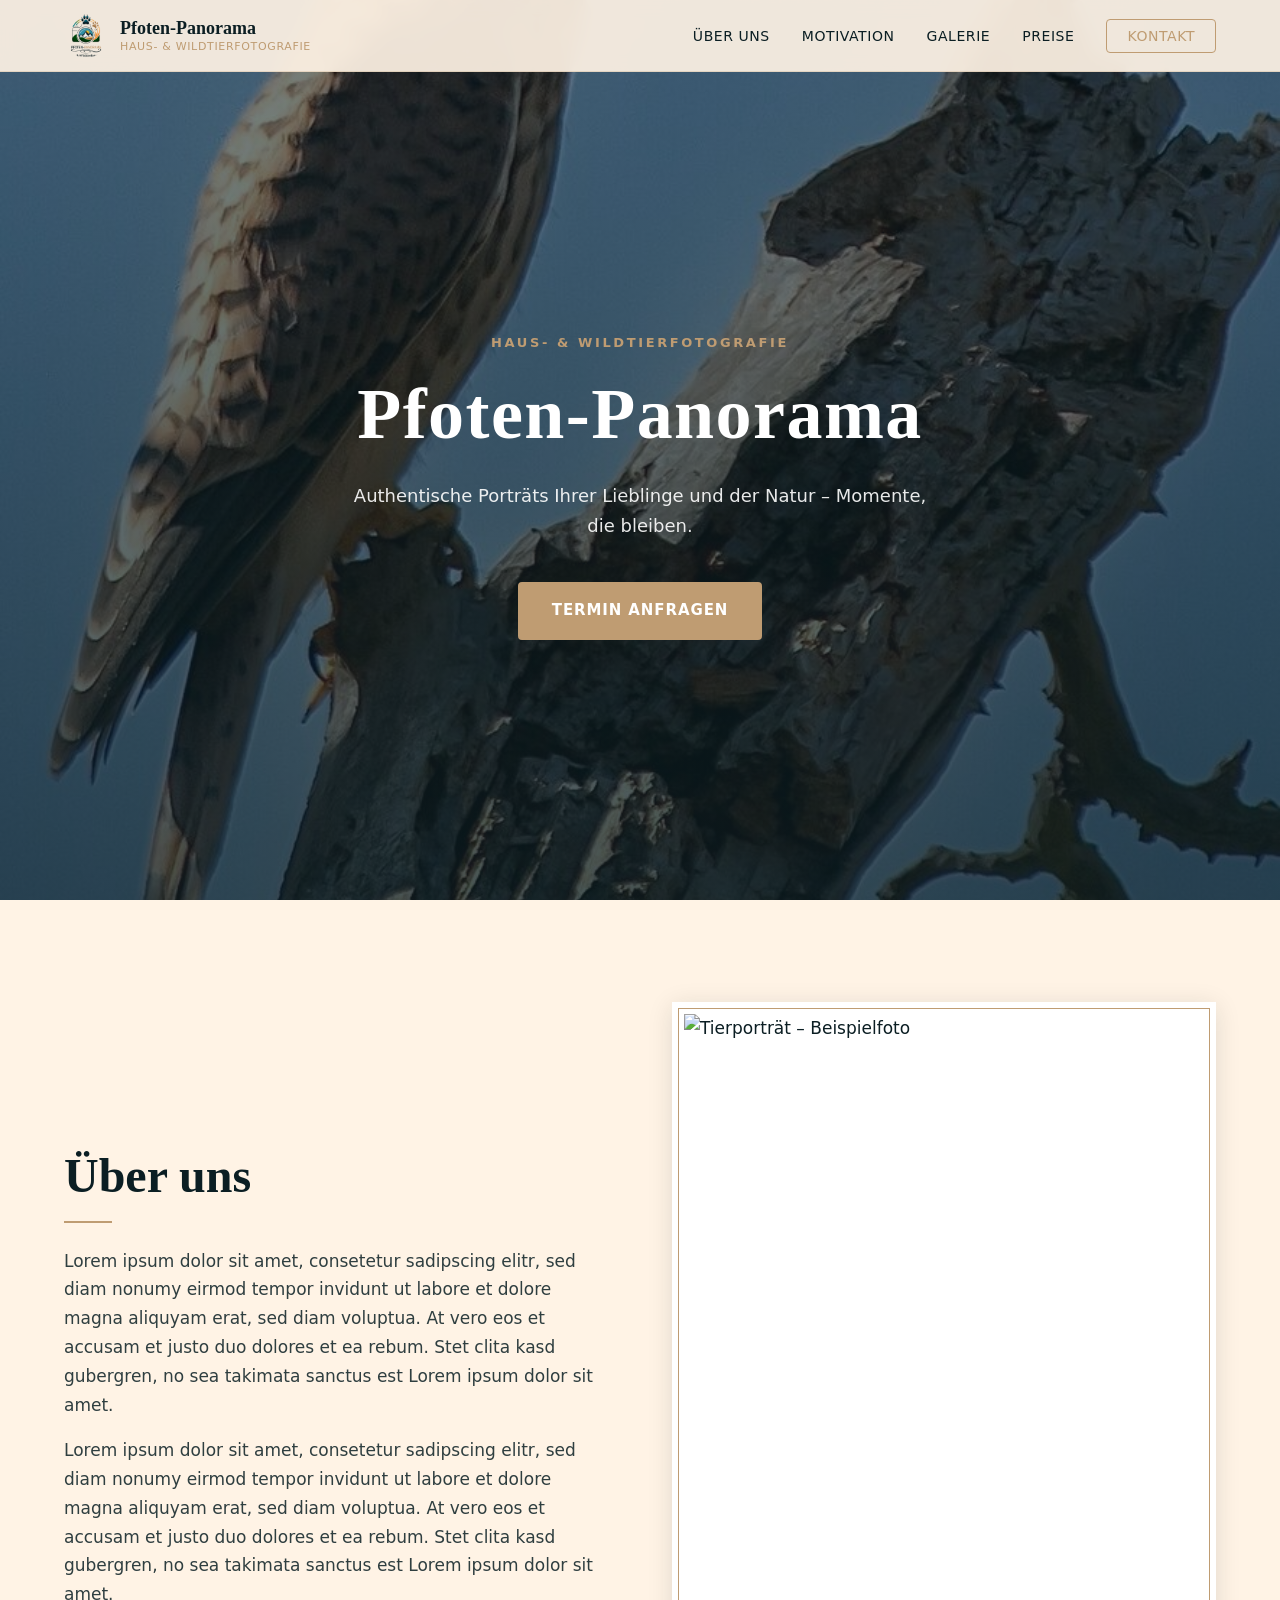
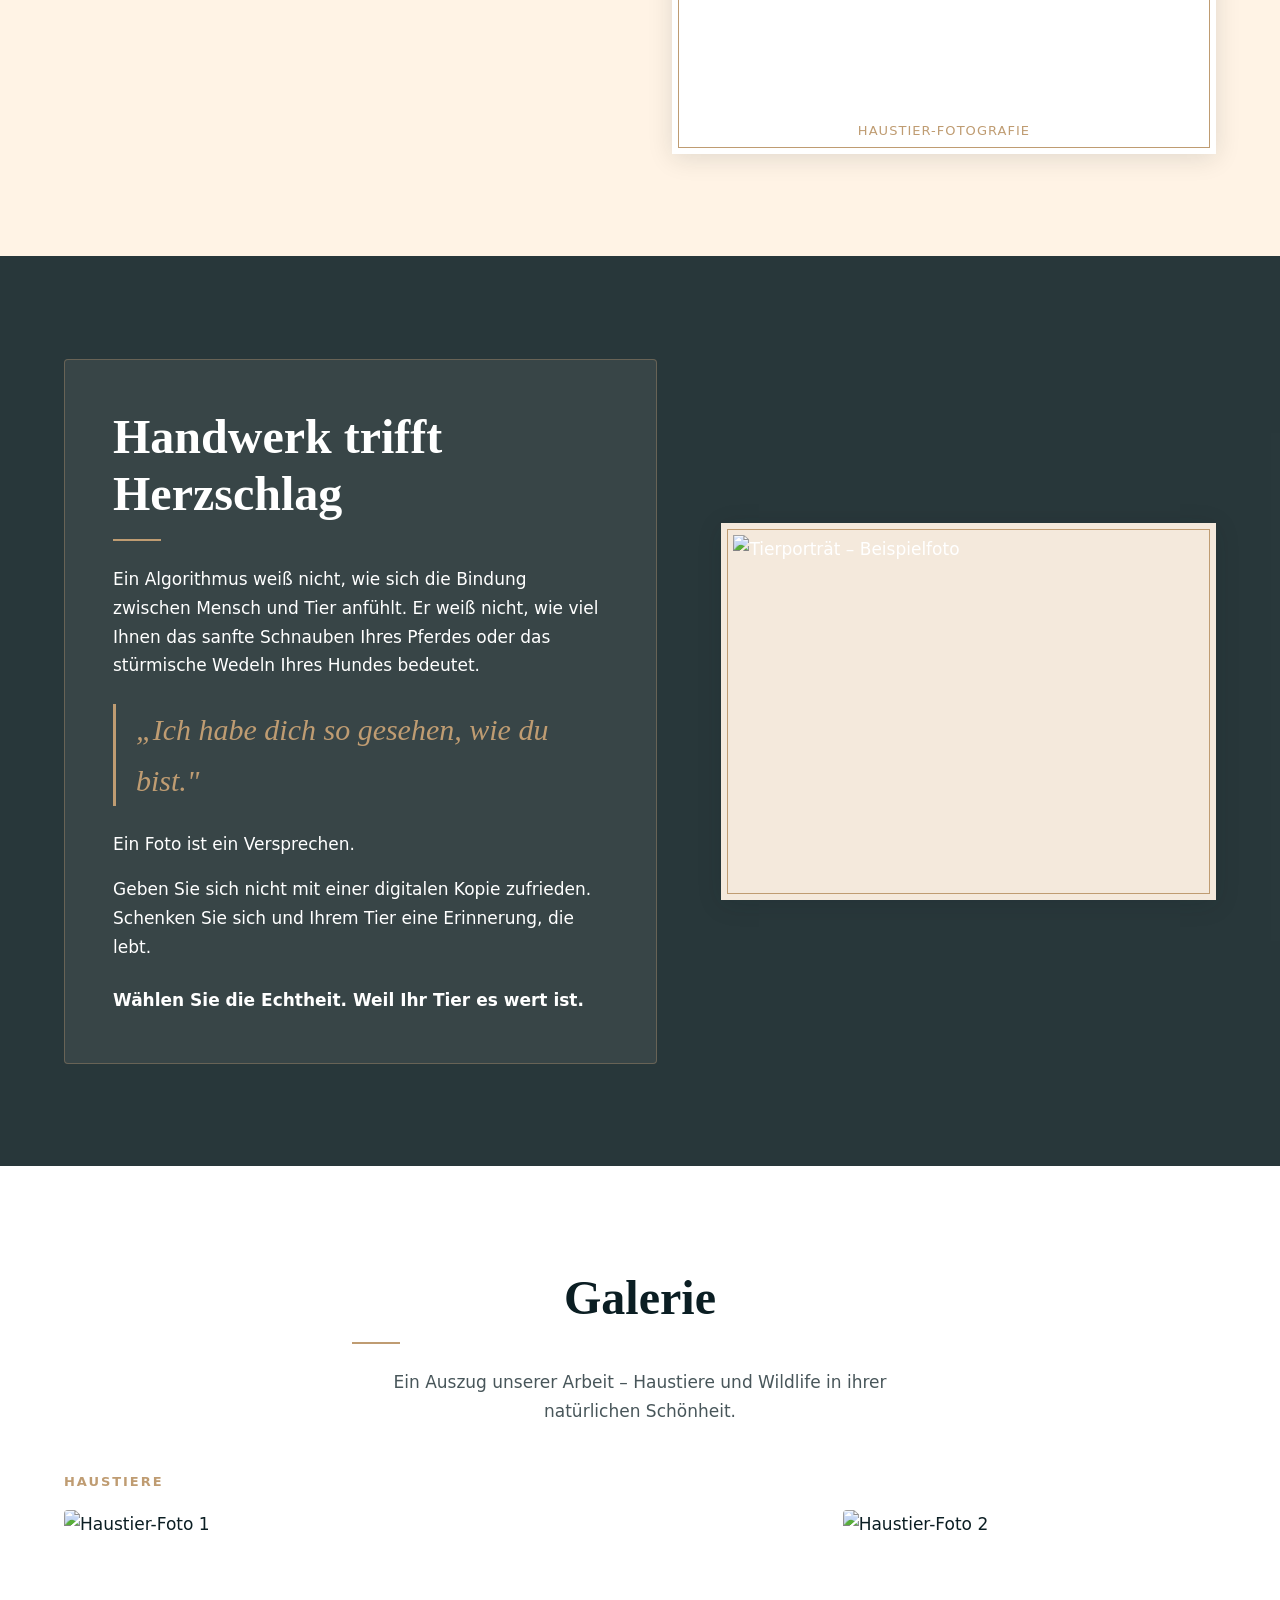
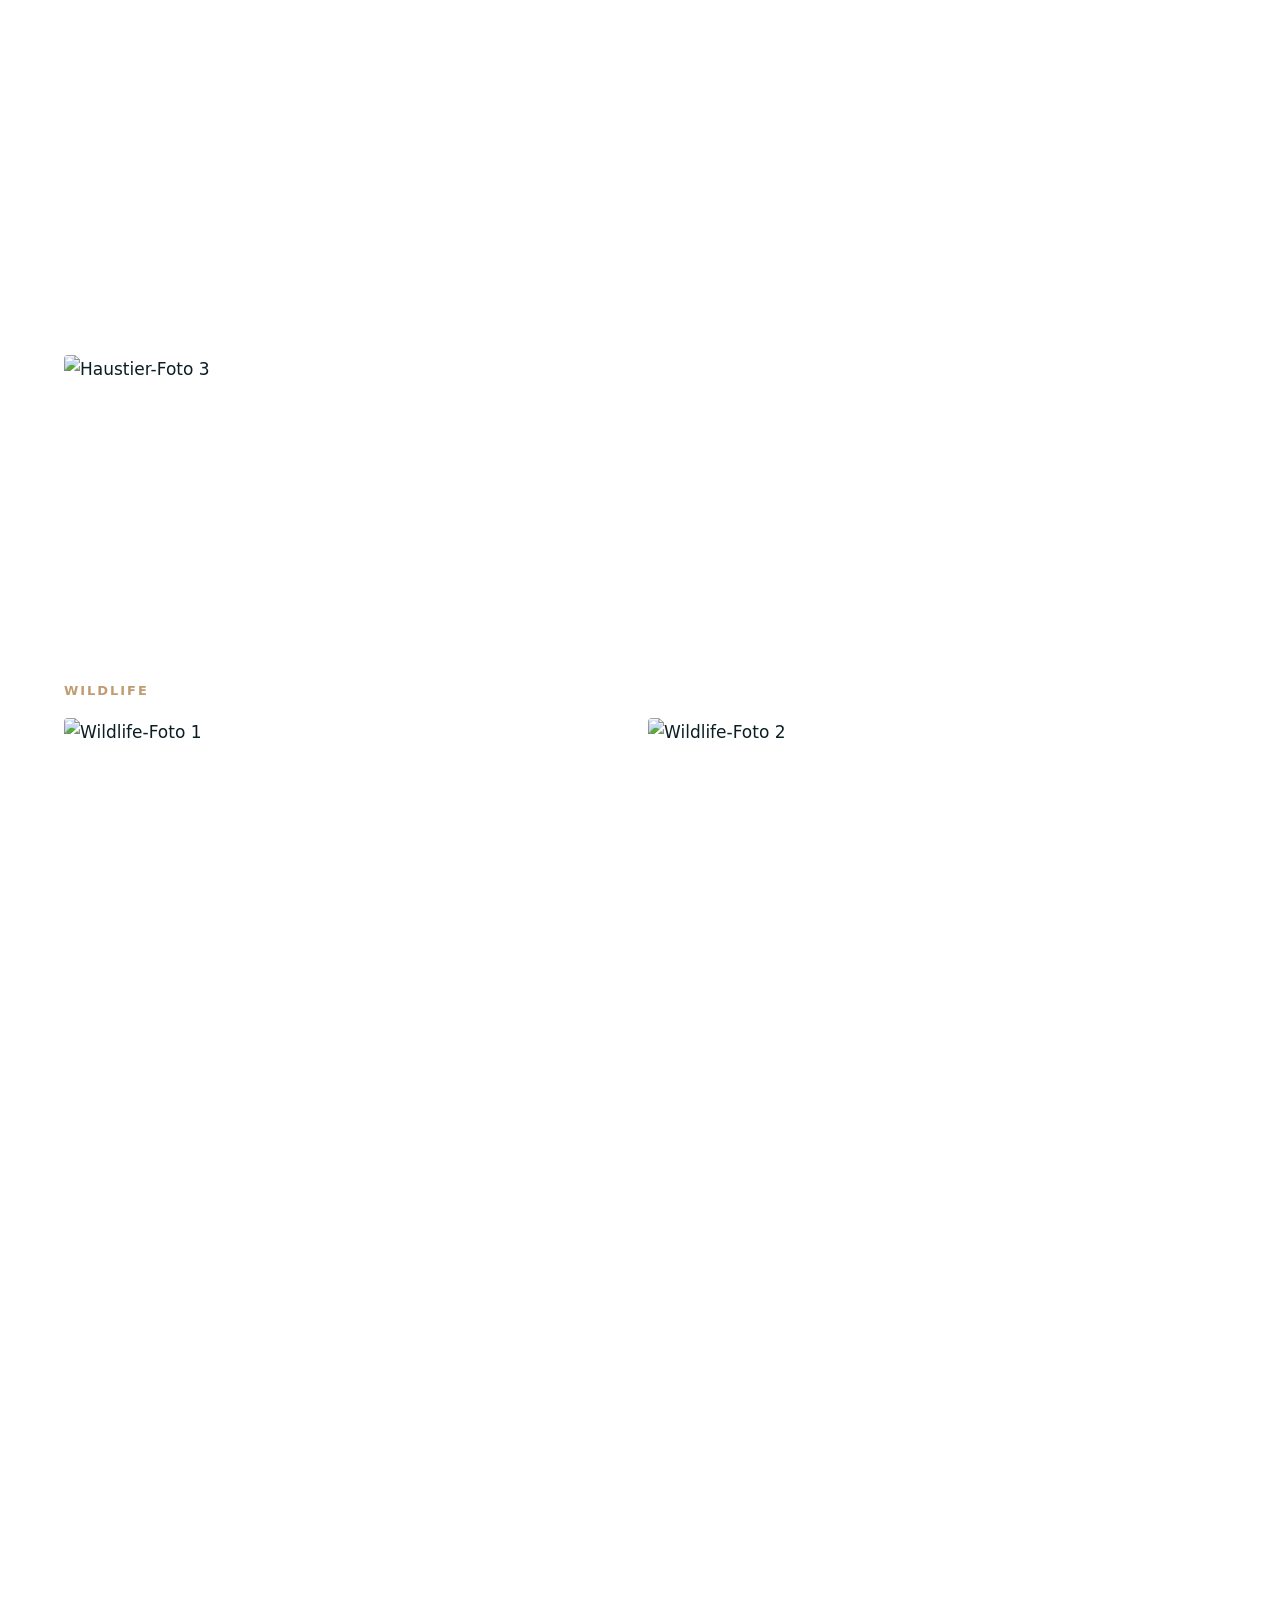
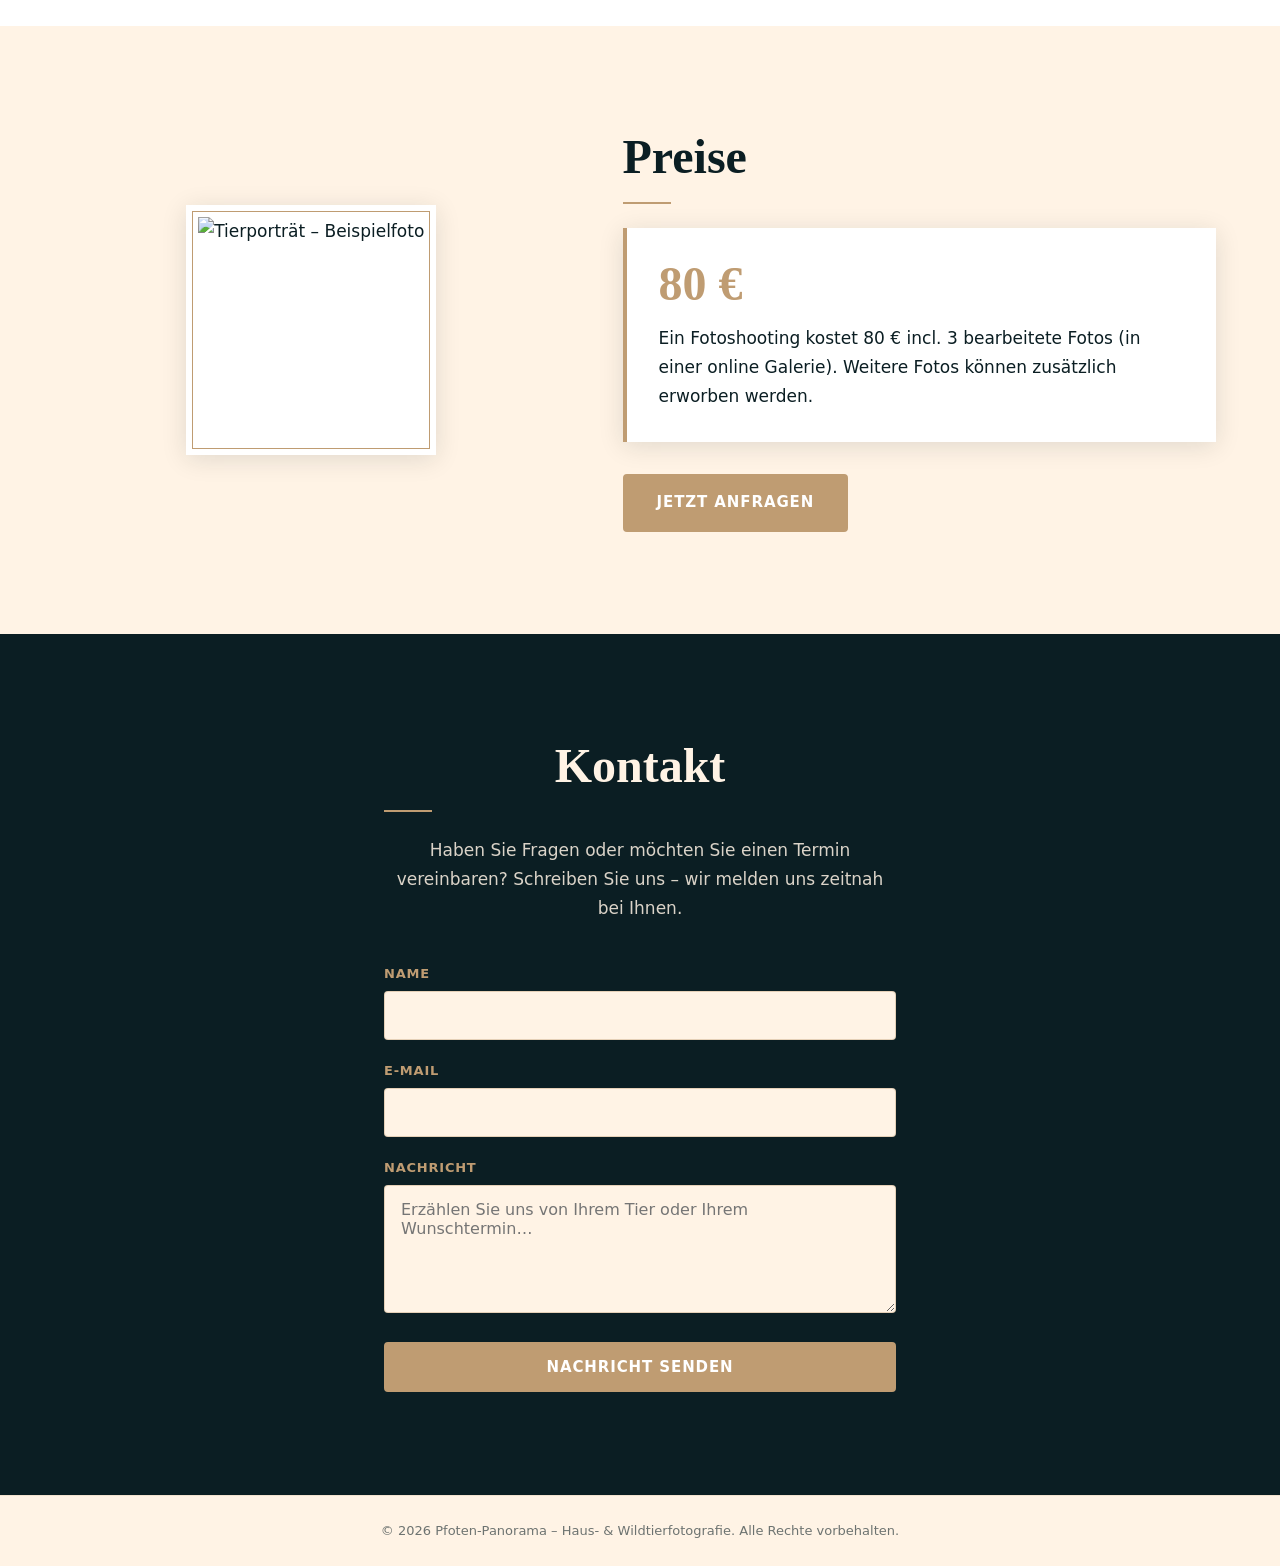
==== index.html @ 25511b01 "first commit" ====
<!DOCTYPE html>
<html lang="de">
<head>
  <meta charset="UTF-8">
  <meta name="viewport" content="width=device-width, initial-scale=1.0">
  <meta name="description" content="Pfoten-Panorama – Haus- &amp; Wildtierfotografie. Authentische Momente, die bleiben.">
  <title>Pfoten-Panorama – Haus- &amp; Wildtierfotografie</title>
  <link rel="stylesheet" href="css/style.css">
</head>
<body>

  <header class="site-header" id="top">
    <nav class="nav" aria-label="Hauptnavigation">
      <a href="#top" class="nav__brand">
        <img src="images/logo.png" alt="Pfoten-Panorama Logo" width="48" height="48">
        <span class="nav__brand-text">
          <span class="nav__brand-name">Pfoten-Panorama</span>
          <span class="nav__brand-tagline">Haus- &amp; Wildtierfotografie</span>
        </span>
      </a>
      <button class="nav__toggle" aria-label="Menü öffnen" aria-expanded="false" aria-controls="nav-menu">
        <span></span>
        <span></span>
        <span></span>
      </button>
      <ul class="nav__menu" id="nav-menu">
        <li><a href="#ueber-uns">Über uns</a></li>
        <li><a href="#motivation">Motivation</a></li>
        <li><a href="#galerie">Galerie</a></li>
        <li><a href="#preise">Preise</a></li>
        <li><a href="#kontakt" class="nav__cta">Kontakt</a></li>
      </ul>
    </nav>
  </header>

  <main>

    <section class="hero" aria-label="Willkommen">
      <div class="hero__bg" style="background-image: url('images/wildlife-0.JPG');"></div>
      <div class="hero__overlay"></div>
      <div class="hero__content">
        <p class="hero__eyebrow">Haus- &amp; Wildtierfotografie</p>
        <h1>Pfoten-Panorama</h1>
        <p class="hero__lead">Authentische Porträts Ihrer Lieblinge und der Natur – Momente, die bleiben.</p>
        <a href="#kontakt" class="btn">Termin anfragen</a>
      </div>
    </section>

    <section class="section section--about" id="ueber-uns">
      <div class="container about">
        <div class="about__text">
          <h2>Über uns</h2>
          <div class="divider"></div>
          <p>Lorem ipsum dolor sit amet, consetetur sadipscing elitr, sed diam nonumy eirmod tempor invidunt ut labore et dolore magna aliquyam erat, sed diam voluptua. At vero eos et accusam et justo duo dolores et ea rebum. Stet clita kasd gubergren, no sea takimata sanctus est Lorem ipsum dolor sit amet.</p>
          <p>Lorem ipsum dolor sit amet, consetetur sadipscing elitr, sed diam nonumy eirmod tempor invidunt ut labore et dolore magna aliquyam erat, sed diam voluptua. At vero eos et accusam et justo duo dolores et ea rebum. Stet clita kasd gubergren, no sea takimata sanctus est Lorem ipsum dolor sit amet.</p>
        </div>
        <figure class="frame frame--portrait">
          <img src="images/1.JPG" alt="Tierporträt – Beispielfoto" loading="lazy">
          <figcaption>Haustier-Fotografie</figcaption>
        </figure>
      </div>
    </section>

    <section class="section section--motivation" id="motivation">
      <div class="motivation__bg" style="background-image: url('images/wildlife-1.JPG');"></div>
      <div class="motivation__overlay"></div>
      <div class="container motivation">
        <div class="motivation__card">
          <h2>Handwerk trifft Herzschlag</h2>
          <div class="divider divider--light"></div>
          <p>Ein Algorithmus weiß nicht, wie sich die Bindung zwischen Mensch und Tier anfühlt. Er weiß nicht, wie viel Ihnen das sanfte Schnauben Ihres Pferdes oder das stürmische Wedeln Ihres Hundes bedeutet.</p>
          <blockquote>„Ich habe dich so gesehen, wie du bist."</blockquote>
          <p>Ein Foto ist ein Versprechen.</p>
          <p>Geben Sie sich nicht mit einer digitalen Kopie zufrieden. Schenken Sie sich und Ihrem Tier eine Erinnerung, die lebt.</p>
          <p class="motivation__closing"><strong>Wählen Sie die Echtheit. Weil Ihr Tier es wert ist.</strong></p>
        </div>
        <figure class="frame frame--landscape motivation__photo">
          <img src="images/2.JPG" alt="Tierporträt – Beispielfoto" loading="lazy">
        </figure>
      </div>
    </section>

    <section class="section section--gallery" id="galerie">
      <div class="container">
        <header class="section__header">
          <h2>Galerie</h2>
          <div class="divider"></div>
          <p class="section__subtitle">Ein Auszug unserer Arbeit – Haustiere und Wildlife in ihrer natürlichen Schönheit.</p>
        </header>

        <div class="gallery">
          <h3 class="gallery__category">Haustiere</h3>
          <div class="gallery__grid">
            <figure class="gallery__item gallery__item--wide">
              <img src="images/0.JPG" alt="Haustier-Foto 1" loading="lazy">
            </figure>
            <figure class="gallery__item">
              <img src="images/3.JPG" alt="Haustier-Foto 2" loading="lazy">
            </figure>
            <figure class="gallery__item">
              <img src="images/4.JPG" alt="Haustier-Foto 3" loading="lazy">
            </figure>
          </div>

          <h3 class="gallery__category">Wildlife</h3>
          <div class="gallery__grid gallery__grid--wildlife">
            <figure class="gallery__item">
              <img src="images/2.JPG" alt="Wildlife-Foto 1" loading="lazy">
            </figure>
            <figure class="gallery__item gallery__item--tall">
              <img src="images/0.JPG" alt="Wildlife-Foto 2" loading="lazy">
            </figure>
          </div>
        </div>
      </div>
    </section>

    <section class="section section--pricing" id="preise">
      <div class="container pricing">
        <figure class="frame frame--square pricing__photo">
          <img src="images/0.JPG" alt="Tierporträt – Beispielfoto" loading="lazy">
        </figure>
        <div class="pricing__content">
          <h2>Preise</h2>
          <div class="divider"></div>
          <div class="pricing__card">
            <p class="pricing__highlight">80&nbsp;€</p>
            <p>Ein Fotoshooting kostet 80&nbsp;€ incl. 3 bearbeitete Fotos (in einer online Galerie). Weitere Fotos können zusätzlich erworben werden.</p>
          </div>
          <a href="#kontakt" class="btn">Jetzt anfragen</a>
        </div>
      </div>
    </section>

    <section class="section section--contact" id="kontakt">
      <div class="container contact">
        <header class="contact__header">
          <h2>Kontakt</h2>
          <div class="divider"></div>
          <p>Haben Sie Fragen oder möchten Sie einen Termin vereinbaren? Schreiben Sie uns – wir melden uns zeitnah bei Ihnen.</p>
        </header>

        <form class="contact__form" action="https://formsubmit.co/Pfoten.panorama@web.de" method="POST">
          <input type="hidden" name="_subject" value="Neue Anfrage über Pfoten-Panorama">
          <input type="hidden" name="_captcha" value="false">
          <input type="text" name="_honey" style="display:none" tabindex="-1" autocomplete="off">

          <div class="form__group">
            <label for="name">Name</label>
            <input type="text" id="name" name="name" required autocomplete="name">
          </div>

          <div class="form__group">
            <label for="email">E-Mail</label>
            <input type="email" id="email" name="email" required autocomplete="email">
          </div>

          <div class="form__group">
            <label for="message">Nachricht</label>
            <textarea id="message" name="message" rows="5" required placeholder="Erzählen Sie uns von Ihrem Tier oder Ihrem Wunschtermin…"></textarea>
          </div>

          <button type="submit" class="btn btn--full">Nachricht senden</button>
        </form>
      </div>
    </section>

  </main>

  <footer class="site-footer">
    <div class="container">
      <p>&copy; <span id="year"></span> Pfoten-Panorama – Haus- &amp; Wildtierfotografie. Alle Rechte vorbehalten.</p>
    </div>
  </footer>

  <script src="js/main.js"></script>
</body>
</html>
---- css/style.css ----
/* ── Variables ─────────────────────────────────────────────── */
:root {
  --color-accent: #BF9C72;
  --color-text: #0B1E23;
  --color-bg: #FFF3E5;
  --color-bg-dark: #0B1E23;
  --color-white: #ffffff;

  --font-heading: Georgia, "Times New Roman", Times, serif;
  --font-body: system-ui, -apple-system, BlinkMacSystemFont, "Segoe UI", Roboto, "Helvetica Neue", Arial, sans-serif;

  --header-height: 4.5rem;
  --max-width: 72rem;
  --radius: 0.25rem;
  --shadow: 0 4px 24px rgba(11, 30, 35, 0.12);
  --transition: 0.3s ease;
}

/* ── Reset & Base ────────────────────────────────────────────── */
*,
*::before,
*::after {
  box-sizing: border-box;
  margin: 0;
  padding: 0;
}

html {
  scroll-behavior: smooth;
  scroll-padding-top: var(--header-height);
}

body {
  font-family: var(--font-body);
  font-weight: 300;
  font-size: 1.0625rem;
  line-height: 1.7;
  color: var(--color-text);
  background-color: var(--color-bg);
}

img {
  display: block;
  max-width: 100%;
  height: auto;
}

a {
  color: inherit;
  text-decoration: none;
}

ul {
  list-style: none;
}

/* ── Typography ──────────────────────────────────────────────── */
h1, h2, h3 {
  font-family: var(--font-heading);
  font-weight: 600;
  line-height: 1.2;
}

h1 {
  font-size: clamp(2.5rem, 6vw, 4.5rem);
  letter-spacing: 0.02em;
}

h2 {
  font-size: clamp(2rem, 4vw, 3rem);
}

h3 {
  font-size: 1.5rem;
}

p + p {
  margin-top: 1rem;
}

.divider {
  width: 3rem;
  height: 2px;
  background: var(--color-accent);
  margin: 1rem 0 1.5rem;
}

.divider--light {
  background: var(--color-accent);
}

/* ── Layout ──────────────────────────────────────────────────── */
.container {
  width: min(100% - 2.5rem, var(--max-width));
  margin-inline: auto;
}

.section {
  padding-block: clamp(4rem, 8vw, 7rem);
}

.section__header {
  text-align: center;
  max-width: 36rem;
  margin-inline: auto;
  margin-bottom: 3rem;
}

.section__subtitle {
  color: rgba(11, 30, 35, 0.75);
}

/* ── Buttons ─────────────────────────────────────────────────── */
.btn {
  display: inline-block;
  padding: 0.875rem 2rem;
  background: var(--color-accent);
  color: var(--color-white);
  font-family: var(--font-body);
  font-size: 0.9375rem;
  font-weight: 600;
  letter-spacing: 0.06em;
  text-transform: uppercase;
  border: 2px solid var(--color-accent);
  border-radius: var(--radius);
  cursor: pointer;
  transition: background var(--transition), color var(--transition), transform var(--transition);
}

.btn:hover {
  background: transparent;
  color: var(--color-accent);
  transform: translateY(-2px);
}

.btn--full {
  width: 100%;
  text-align: center;
}

/* ── Header / Nav ────────────────────────────────────────────── */
.site-header {
  position: fixed;
  inset-block-start: 0;
  inset-inline: 0;
  z-index: 100;
  height: var(--header-height);
  background: rgba(255, 243, 229, 0.92);
  backdrop-filter: blur(8px);
  border-bottom: 1px solid rgba(191, 156, 114, 0.25);
}

.nav {
  display: flex;
  align-items: center;
  justify-content: space-between;
  height: 100%;
  width: min(100% - 2.5rem, var(--max-width));
  margin-inline: auto;
}

.nav__brand {
  display: flex;
  align-items: center;
  gap: 0.75rem;
}

.nav__brand img {
  width: 2.75rem;
  height: 2.75rem;
  object-fit: contain;
  border-radius: 50%;
  flex-shrink: 0;
}

.nav__brand-text {
  display: flex;
  flex-direction: column;
  line-height: 1.2;
}

.nav__brand-name {
  font-family: var(--font-heading);
  font-size: 1.125rem;
  font-weight: 600;
  color: var(--color-text);
}

.nav__brand-tagline {
  font-size: 0.6875rem;
  font-weight: 400;
  letter-spacing: 0.06em;
  text-transform: uppercase;
  color: var(--color-accent);
}

.nav__menu {
  display: flex;
  align-items: center;
  gap: 2rem;
}

.nav__menu a {
  font-size: 0.875rem;
  font-weight: 400;
  letter-spacing: 0.04em;
  text-transform: uppercase;
  transition: color var(--transition);
}

.nav__menu a:hover {
  color: var(--color-accent);
}

.nav__cta {
  padding: 0.5rem 1.25rem;
  border: 1px solid var(--color-accent);
  border-radius: var(--radius);
  color: var(--color-accent) !important;
}

.nav__cta:hover {
  background: var(--color-accent);
  color: var(--color-white) !important;
}

.nav__toggle {
  display: none;
  flex-direction: column;
  gap: 5px;
  background: none;
  border: none;
  cursor: pointer;
  padding: 0.25rem;
}

.nav__toggle span {
  display: block;
  width: 1.5rem;
  height: 2px;
  background: var(--color-text);
  transition: transform var(--transition), opacity var(--transition);
}

/* ── Hero ────────────────────────────────────────────────────── */
.hero {
  position: relative;
  min-height: 100svh;
  display: flex;
  align-items: center;
  justify-content: center;
  text-align: center;
  color: var(--color-white);
  padding-top: var(--header-height);
}

.hero__bg {
  position: absolute;
  inset: 0;
  background-size: cover;
  background-position: center;
}

.hero__overlay {
  position: absolute;
  inset: 0;
  background: linear-gradient(
    to bottom,
    rgba(11, 30, 35, 0.55) 0%,
    rgba(11, 30, 35, 0.75) 100%
  );
}

.hero__content {
  position: relative;
  z-index: 1;
  max-width: 40rem;
  padding: 2rem;
}

.hero__eyebrow {
  font-size: 0.8125rem;
  font-weight: 600;
  letter-spacing: 0.2em;
  text-transform: uppercase;
  color: var(--color-accent);
  margin-bottom: 1rem;
}

.hero__lead {
  font-size: 1.125rem;
  margin: 1.5rem 0 2.5rem;
  opacity: 0.9;
}

/* ── Photo Frame ─────────────────────────────────────────────── */
.frame {
  position: relative;
  padding: 0.75rem;
  background: var(--color-white);
  box-shadow: var(--shadow);
}

.frame::before {
  content: "";
  position: absolute;
  inset: 0.375rem;
  border: 1px solid var(--color-accent);
  pointer-events: none;
}

.frame img {
  width: 100%;
  object-fit: cover;
}

.frame--portrait img {
  aspect-ratio: 3 / 4;
}

.frame--landscape img {
  aspect-ratio: 4 / 3;
}

.frame--square img {
  aspect-ratio: 1;
}

.frame figcaption {
  margin-top: 0.75rem;
  font-size: 0.8125rem;
  letter-spacing: 0.08em;
  text-transform: uppercase;
  text-align: center;
  color: var(--color-accent);
}

/* ── About ───────────────────────────────────────────────────── */
.about {
  display: grid;
  grid-template-columns: 1fr 1fr;
  gap: clamp(2rem, 5vw, 4rem);
  align-items: center;
}

.about__text p {
  color: rgba(11, 30, 35, 0.85);
}

/* ── Motivation ──────────────────────────────────────────────── */
.section--motivation {
  position: relative;
  color: var(--color-white);
  overflow: hidden;
}

.motivation__bg {
  position: absolute;
  inset: 0;
  background-size: cover;
  background-position: center;
  background-attachment: fixed;
}

.motivation__overlay {
  position: absolute;
  inset: 0;
  background: rgba(11, 30, 35, 0.88);
}

.motivation {
  position: relative;
  z-index: 1;
  display: grid;
  grid-template-columns: 1.2fr 1fr;
  gap: clamp(2rem, 5vw, 4rem);
  align-items: center;
}

.motivation__card {
  padding: clamp(2rem, 4vw, 3rem);
  background: rgba(255, 243, 229, 0.08);
  border: 1px solid rgba(191, 156, 114, 0.35);
  border-radius: var(--radius);
}

.motivation__card blockquote {
  font-family: var(--font-heading);
  font-size: clamp(1.375rem, 3vw, 1.875rem);
  font-style: italic;
  color: var(--color-accent);
  margin: 1.5rem 0;
  padding-inline-start: 1.25rem;
  border-inline-start: 3px solid var(--color-accent);
}

.motivation__closing {
  margin-top: 1.5rem;
  font-size: 1.0625rem;
}

.motivation__photo {
  background: rgba(255, 243, 229, 0.95);
}

/* ── Gallery ─────────────────────────────────────────────────── */
.section--gallery {
  background: var(--color-white);
}

.gallery__category {
  font-family: var(--font-body);
  font-size: 0.8125rem;
  font-weight: 600;
  letter-spacing: 0.15em;
  text-transform: uppercase;
  color: var(--color-accent);
  margin-bottom: 1.25rem;
}

.gallery__category + .gallery__grid {
  margin-bottom: 3rem;
}

.gallery__grid {
  display: grid;
  grid-template-columns: repeat(3, 1fr);
  gap: 1rem;
}

.gallery__grid--wildlife {
  grid-template-columns: 1fr 1fr;
}

.gallery__item {
  overflow: hidden;
  border-radius: var(--radius);
  position: relative;
}

.gallery__item img {
  width: 100%;
  height: 100%;
  object-fit: cover;
  transition: transform 0.6s ease;
}

.gallery__item:hover img {
  transform: scale(1.04);
}

.gallery__item--wide {
  grid-column: span 2;
  aspect-ratio: 16 / 9;
}

.gallery__item:not(.gallery__item--wide):not(.gallery__item--tall) {
  aspect-ratio: 4 / 3;
}

.gallery__item--tall {
  aspect-ratio: 3 / 4;
}

/* ── Pricing ─────────────────────────────────────────────────── */
.pricing {
  display: grid;
  grid-template-columns: 1fr 1.2fr;
  gap: clamp(2rem, 5vw, 4rem);
  align-items: center;
}

.pricing__photo {
  max-width: 22rem;
  justify-self: center;
}

.pricing__card {
  padding: 2rem;
  background: var(--color-white);
  border-inline-start: 4px solid var(--color-accent);
  box-shadow: var(--shadow);
  margin-bottom: 2rem;
}

.pricing__highlight {
  font-family: var(--font-heading);
  font-size: 3rem;
  font-weight: 600;
  color: var(--color-accent);
  line-height: 1;
  margin-bottom: 0.75rem;
}

/* ── Contact ─────────────────────────────────────────────────── */
.section--contact {
  background: var(--color-bg-dark);
  color: var(--color-bg);
}

.contact__header {
  text-align: center;
  max-width: 32rem;
  margin-inline: auto;
  margin-bottom: 2.5rem;
}

.contact__header p {
  opacity: 0.85;
}

.contact__form {
  max-width: 32rem;
  margin-inline: auto;
}

.form__group {
  margin-bottom: 1.25rem;
}

.form__group label {
  display: block;
  font-size: 0.8125rem;
  font-weight: 600;
  letter-spacing: 0.06em;
  text-transform: uppercase;
  margin-bottom: 0.375rem;
  color: var(--color-accent);
}

.form__group input,
.form__group textarea {
  width: 100%;
  padding: 0.875rem 1rem;
  font-family: var(--font-body);
  font-size: 1rem;
  color: var(--color-text);
  background: var(--color-bg);
  border: 1px solid rgba(191, 156, 114, 0.4);
  border-radius: var(--radius);
  transition: border-color var(--transition), box-shadow var(--transition);
}

.form__group input:focus,
.form__group textarea:focus {
  outline: none;
  border-color: var(--color-accent);
  box-shadow: 0 0 0 3px rgba(191, 156, 114, 0.25);
}

.form__group textarea {
  resize: vertical;
  min-height: 8rem;
}

/* ── Footer ──────────────────────────────────────────────────── */
.site-footer {
  padding: 1.5rem;
  text-align: center;
  font-size: 0.8125rem;
  color: rgba(11, 30, 35, 0.6);
  border-top: 1px solid rgba(191, 156, 114, 0.2);
}

/* ── Responsive ──────────────────────────────────────────────── */
@media (max-width: 768px) {
  .nav__brand-tagline {
    display: none;
  }

  .nav__toggle {
    display: flex;
  }

  .nav__menu {
    position: fixed;
    inset-block-start: var(--header-height);
    inset-inline: 0;
    flex-direction: column;
    gap: 0;
    background: var(--color-bg);
    border-bottom: 1px solid rgba(191, 156, 114, 0.25);
    padding: 1rem 0;
    transform: translateY(-120%);
    opacity: 0;
    pointer-events: none;
    transition: transform var(--transition), opacity var(--transition);
  }

  .nav__menu.is-open {
    transform: translateY(0);
    opacity: 1;
    pointer-events: auto;
  }

  .nav__menu li {
    width: 100%;
    text-align: center;
  }

  .nav__menu a {
    display: block;
    padding: 0.875rem 1.5rem;
  }

  .nav__toggle.is-active span:nth-child(1) {
    transform: translateY(7px) rotate(45deg);
  }

  .nav__toggle.is-active span:nth-child(2) {
    opacity: 0;
  }

  .nav__toggle.is-active span:nth-child(3) {
    transform: translateY(-7px) rotate(-45deg);
  }

  .about,
  .motivation,
  .pricing {
    grid-template-columns: 1fr;
  }

  .motivation__photo {
    order: -1;
    max-width: 20rem;
    margin-inline: auto;
  }

  .gallery__grid {
    grid-template-columns: 1fr 1fr;
  }

  .gallery__item--wide {
    grid-column: span 2;
  }

  .gallery__grid--wildlife {
    grid-template-columns: 1fr;
  }

  .gallery__item--tall {
    aspect-ratio: 16 / 9;
  }

  .motivation__bg {
    background-attachment: scroll;
  }

  .pricing__photo {
    max-width: 16rem;
  }
}

@media (max-width: 480px) {
  .gallery__grid {
    grid-template-columns: 1fr;
  }

  .gallery__item--wide {
    grid-column: span 1;
  }
}
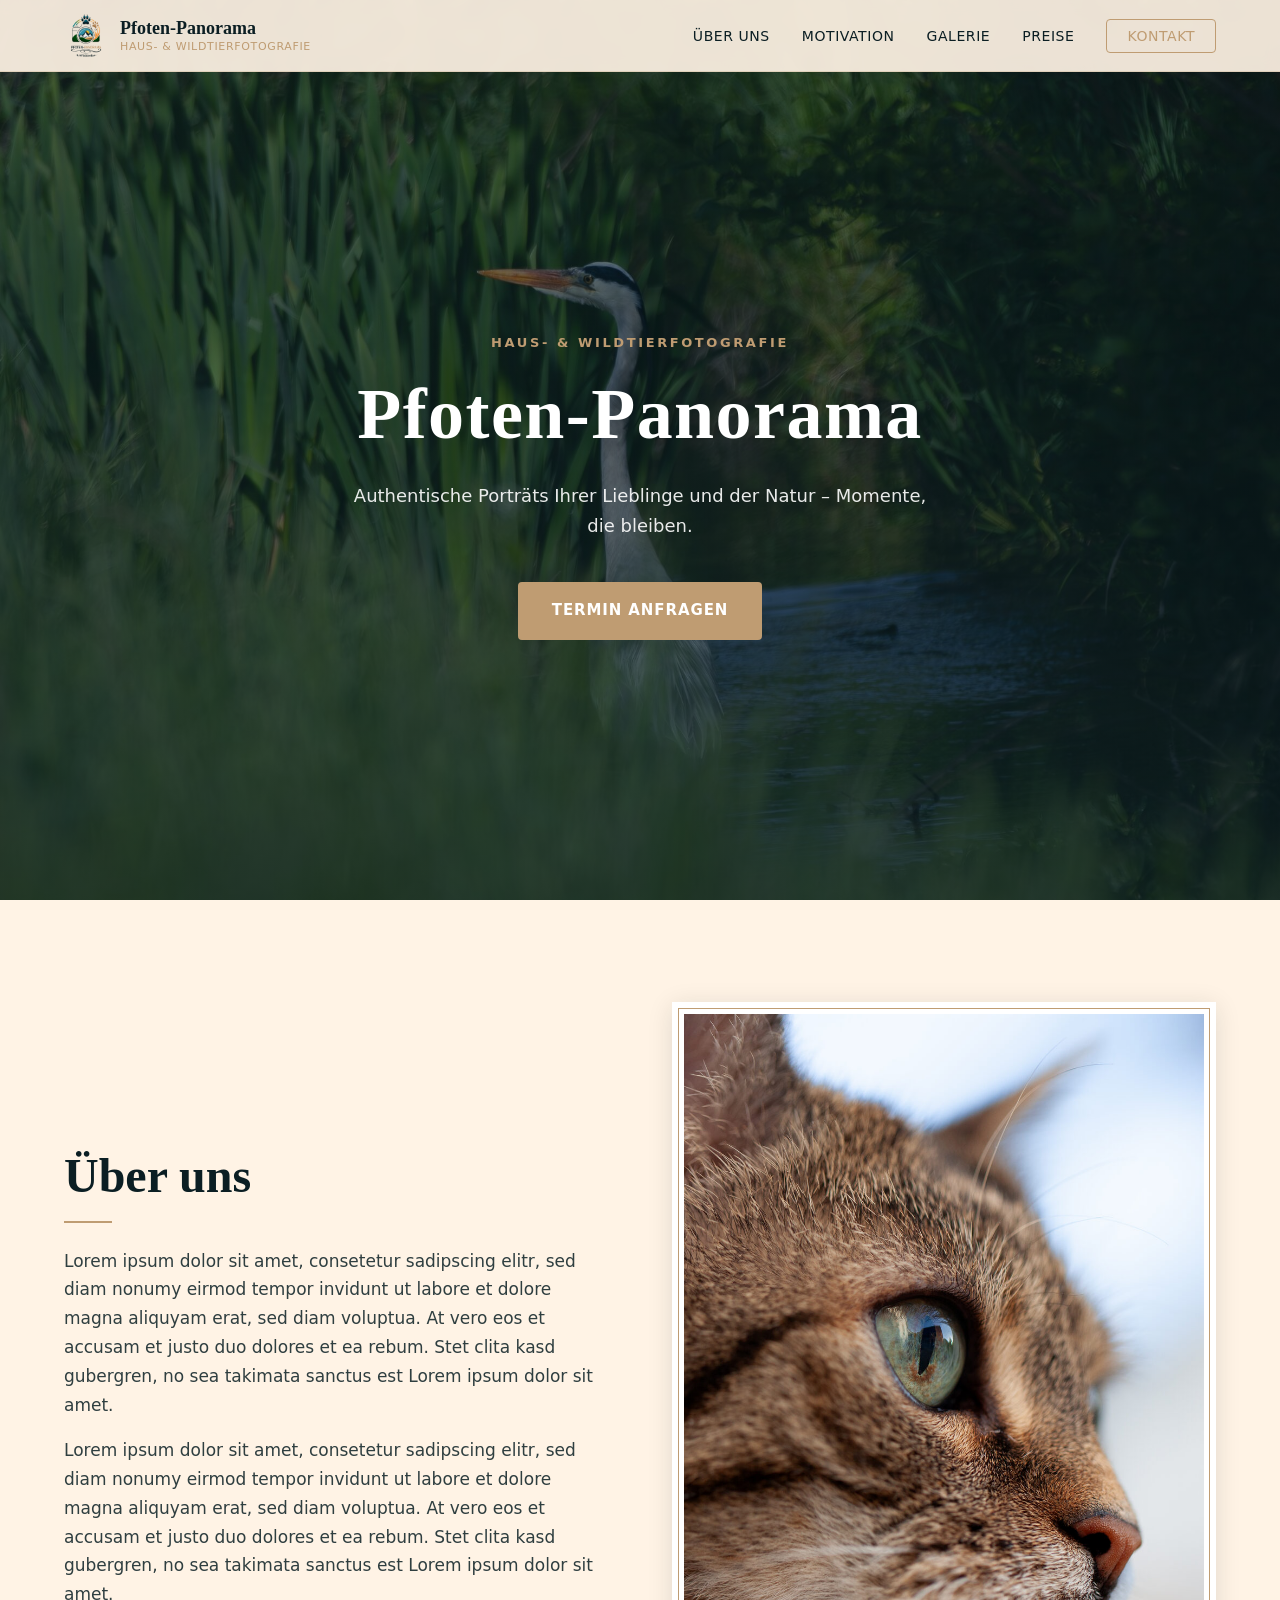
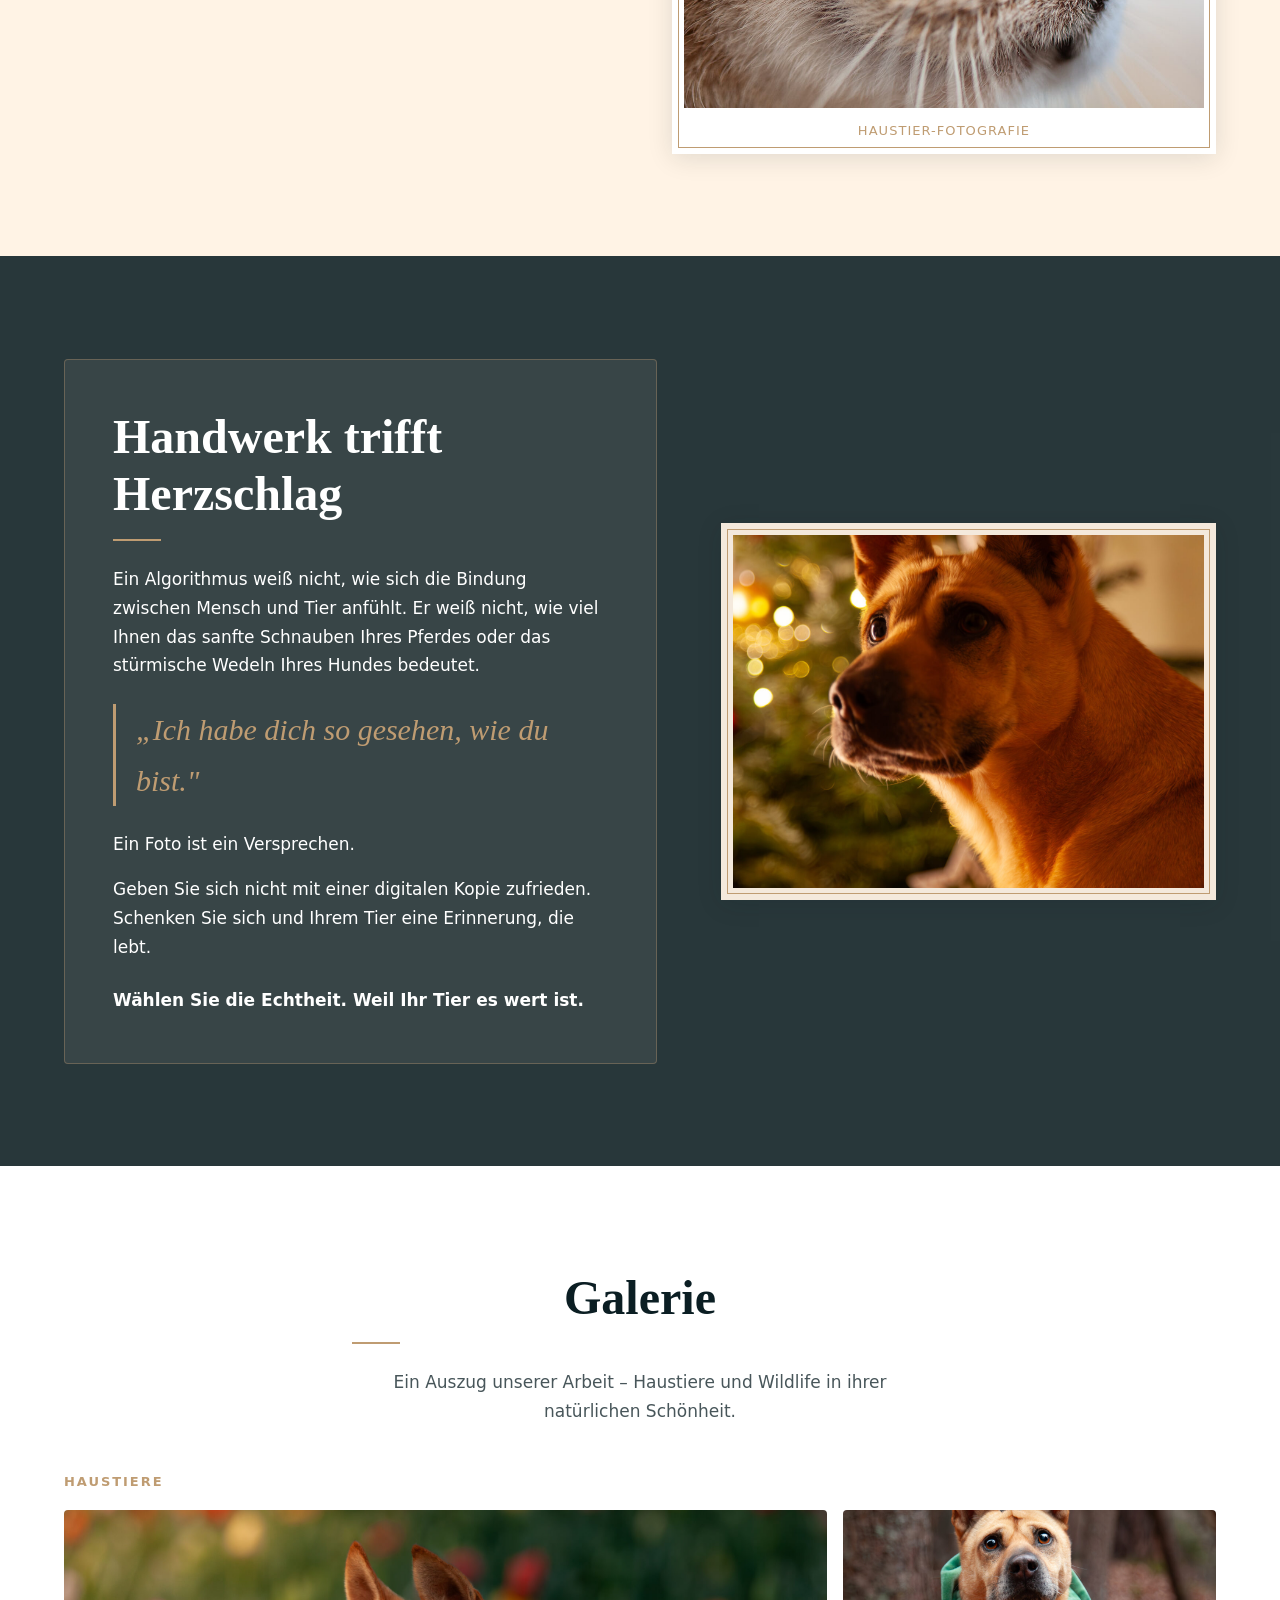
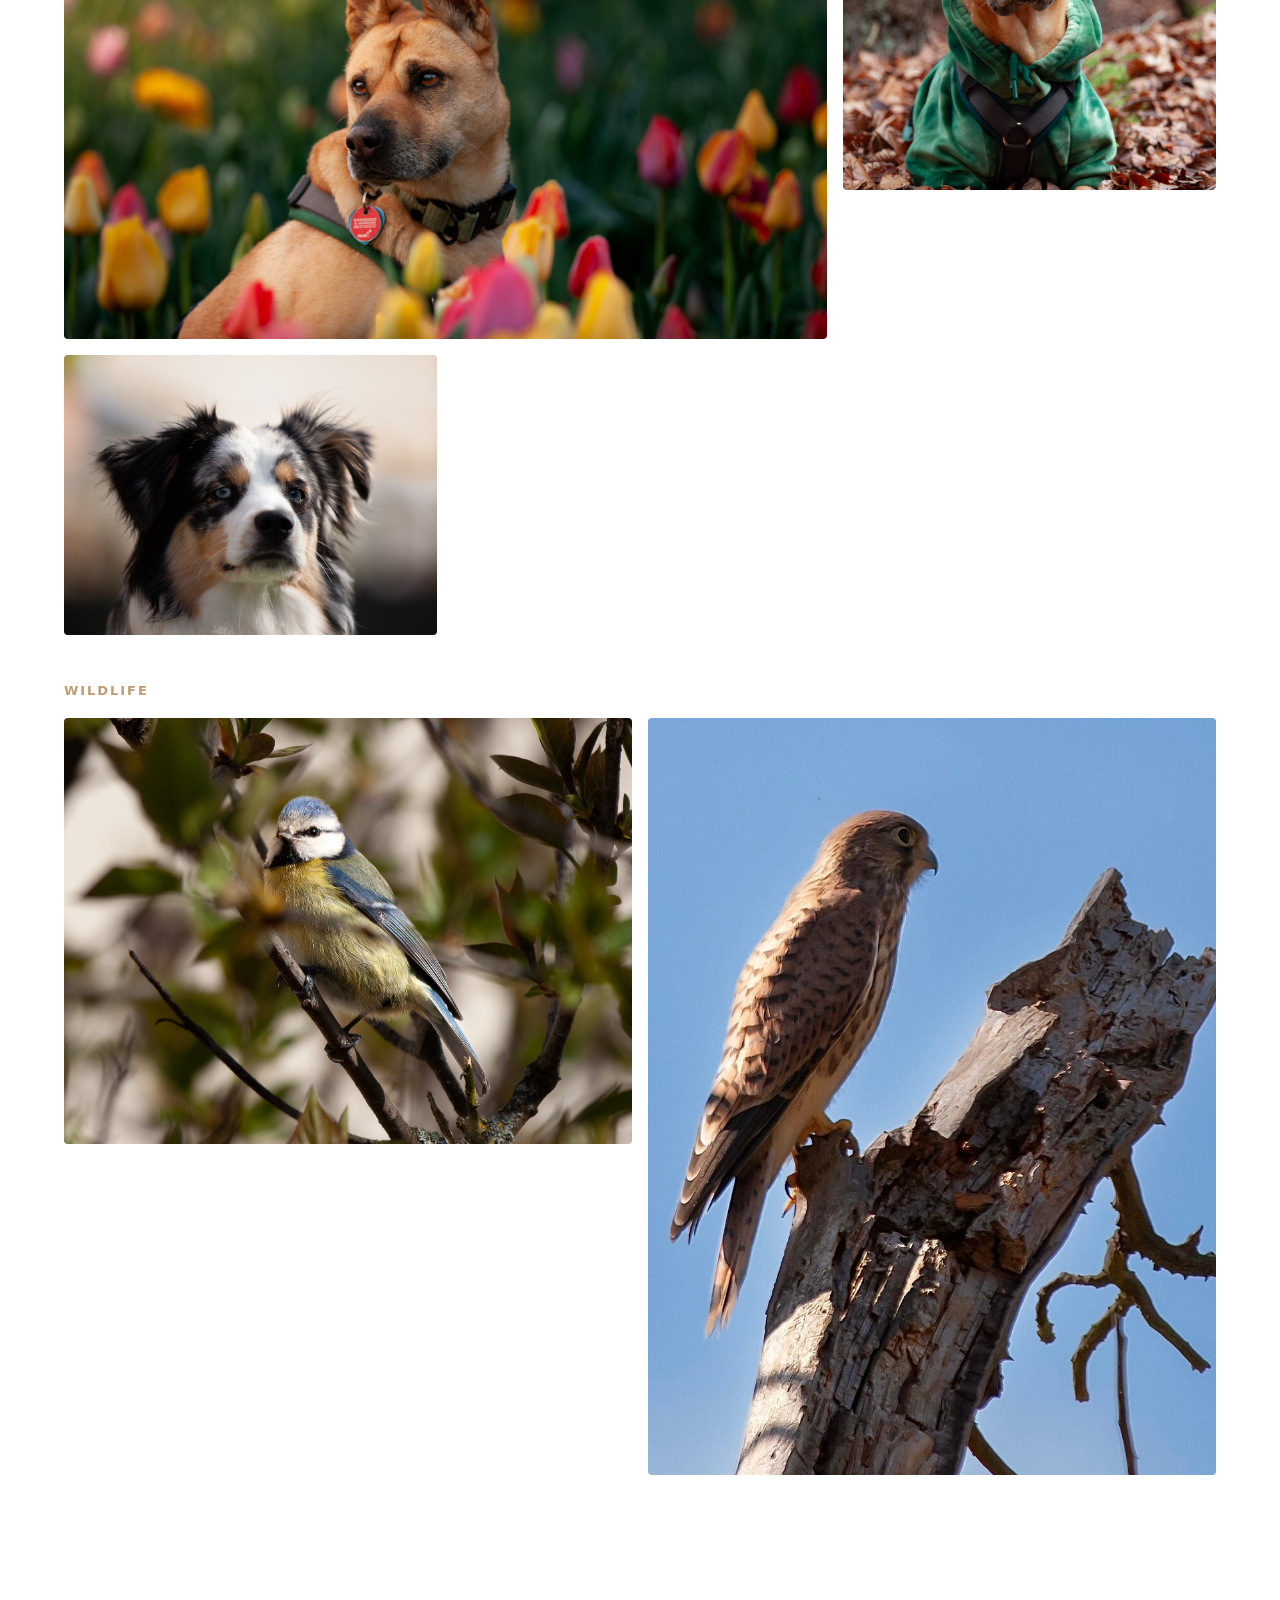
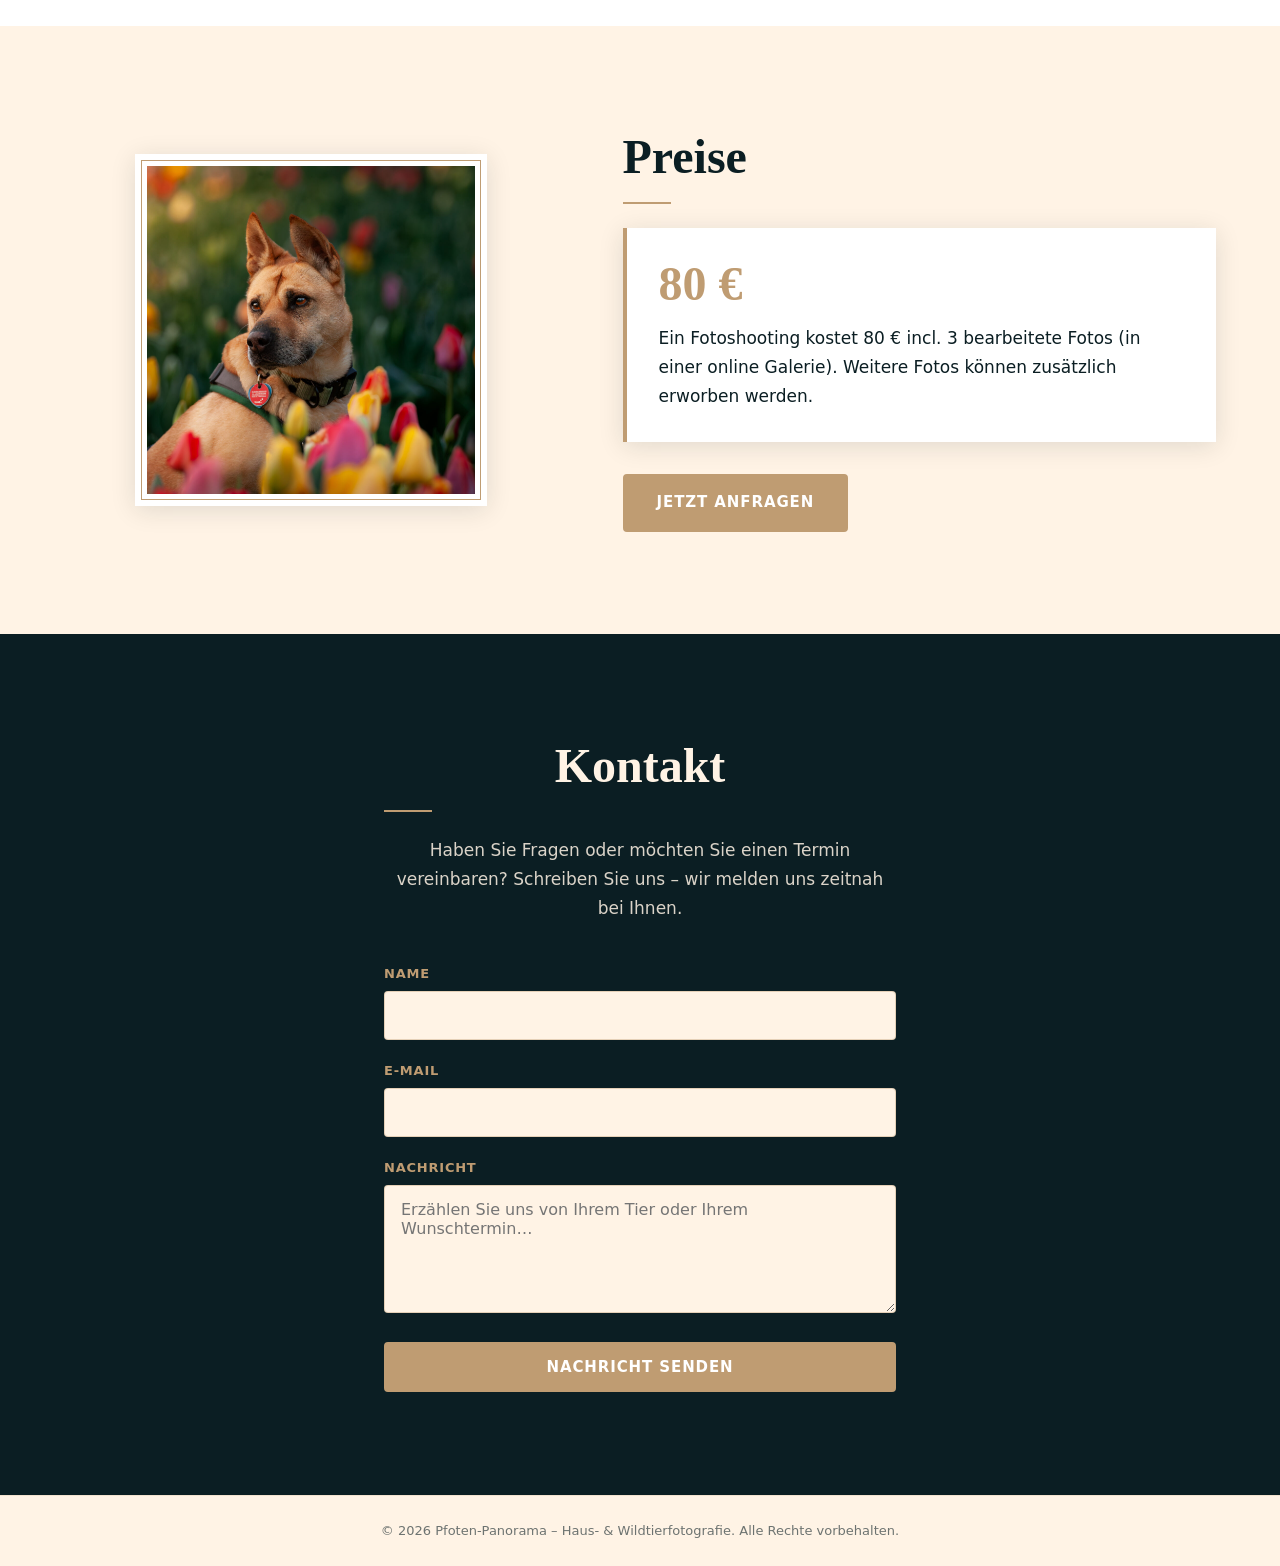
==== commit 732ace16: "fix images" ====
--- a/index.html
+++ b/index.html
@@ -36,7 +36,7 @@
   <main>
 
     <section class="hero" aria-label="Willkommen">
-      <div class="hero__bg" style="background-image: url('images/wildlife-0.JPG');"></div>
+      <div class="hero__bg" style="background-image: url('images/wildlife-1.JPG');"></div>
       <div class="hero__overlay"></div>
       <div class="hero__content">
         <p class="hero__eyebrow">Haus- &amp; Wildtierfotografie</p>
@@ -55,14 +55,14 @@
           <p>Lorem ipsum dolor sit amet, consetetur sadipscing elitr, sed diam nonumy eirmod tempor invidunt ut labore et dolore magna aliquyam erat, sed diam voluptua. At vero eos et accusam et justo duo dolores et ea rebum. Stet clita kasd gubergren, no sea takimata sanctus est Lorem ipsum dolor sit amet.</p>
         </div>
         <figure class="frame frame--portrait">
-          <img src="images/1.JPG" alt="Tierporträt – Beispielfoto" loading="lazy">
+          <img src="images/pet-1.JPG" alt="Tierporträt – Beispielfoto" loading="lazy">
           <figcaption>Haustier-Fotografie</figcaption>
         </figure>
       </div>
     </section>
 
     <section class="section section--motivation" id="motivation">
-      <div class="motivation__bg" style="background-image: url('images/wildlife-1.JPG');"></div>
+      <div class="motivation__bg" style="background-image: url('images/wildlife-2.JPG');"></div>
       <div class="motivation__overlay"></div>
       <div class="container motivation">
         <div class="motivation__card">
@@ -75,7 +75,7 @@
           <p class="motivation__closing"><strong>Wählen Sie die Echtheit. Weil Ihr Tier es wert ist.</strong></p>
         </div>
         <figure class="frame frame--landscape motivation__photo">
-          <img src="images/2.JPG" alt="Tierporträt – Beispielfoto" loading="lazy">
+          <img src="images/pet-2.JPG" alt="Tierporträt – Beispielfoto" loading="lazy">
         </figure>
       </div>
     </section>
@@ -92,23 +92,23 @@
           <h3 class="gallery__category">Haustiere</h3>
           <div class="gallery__grid">
             <figure class="gallery__item gallery__item--wide">
-              <img src="images/0.JPG" alt="Haustier-Foto 1" loading="lazy">
+              <img src="images/pet-0.JPG" alt="Haustier-Foto 1" loading="lazy">
             </figure>
             <figure class="gallery__item">
-              <img src="images/3.JPG" alt="Haustier-Foto 2" loading="lazy">
+              <img src="images/pet-3.JPG" alt="Haustier-Foto 2" loading="lazy">
             </figure>
             <figure class="gallery__item">
-              <img src="images/4.JPG" alt="Haustier-Foto 3" loading="lazy">
+              <img src="images/pet-4.JPG" alt="Haustier-Foto 3" loading="lazy">
             </figure>
           </div>
 
           <h3 class="gallery__category">Wildlife</h3>
           <div class="gallery__grid gallery__grid--wildlife">
             <figure class="gallery__item">
-              <img src="images/2.JPG" alt="Wildlife-Foto 1" loading="lazy">
+              <img src="images/wildlife-2.JPG" alt="Wildlife-Foto 1" loading="lazy">
             </figure>
             <figure class="gallery__item gallery__item--tall">
-              <img src="images/0.JPG" alt="Wildlife-Foto 2" loading="lazy">
+              <img src="images/wildlife-0.JPG" alt="Wildlife-Foto 2" loading="lazy">
             </figure>
           </div>
         </div>
@@ -118,7 +118,7 @@
     <section class="section section--pricing" id="preise">
       <div class="container pricing">
         <figure class="frame frame--square pricing__photo">
-          <img src="images/0.JPG" alt="Tierporträt – Beispielfoto" loading="lazy">
+          <img src="images/pet-0.JPG" alt="Tierporträt – Beispielfoto" loading="lazy">
         </figure>
         <div class="pricing__content">
           <h2>Preise</h2>
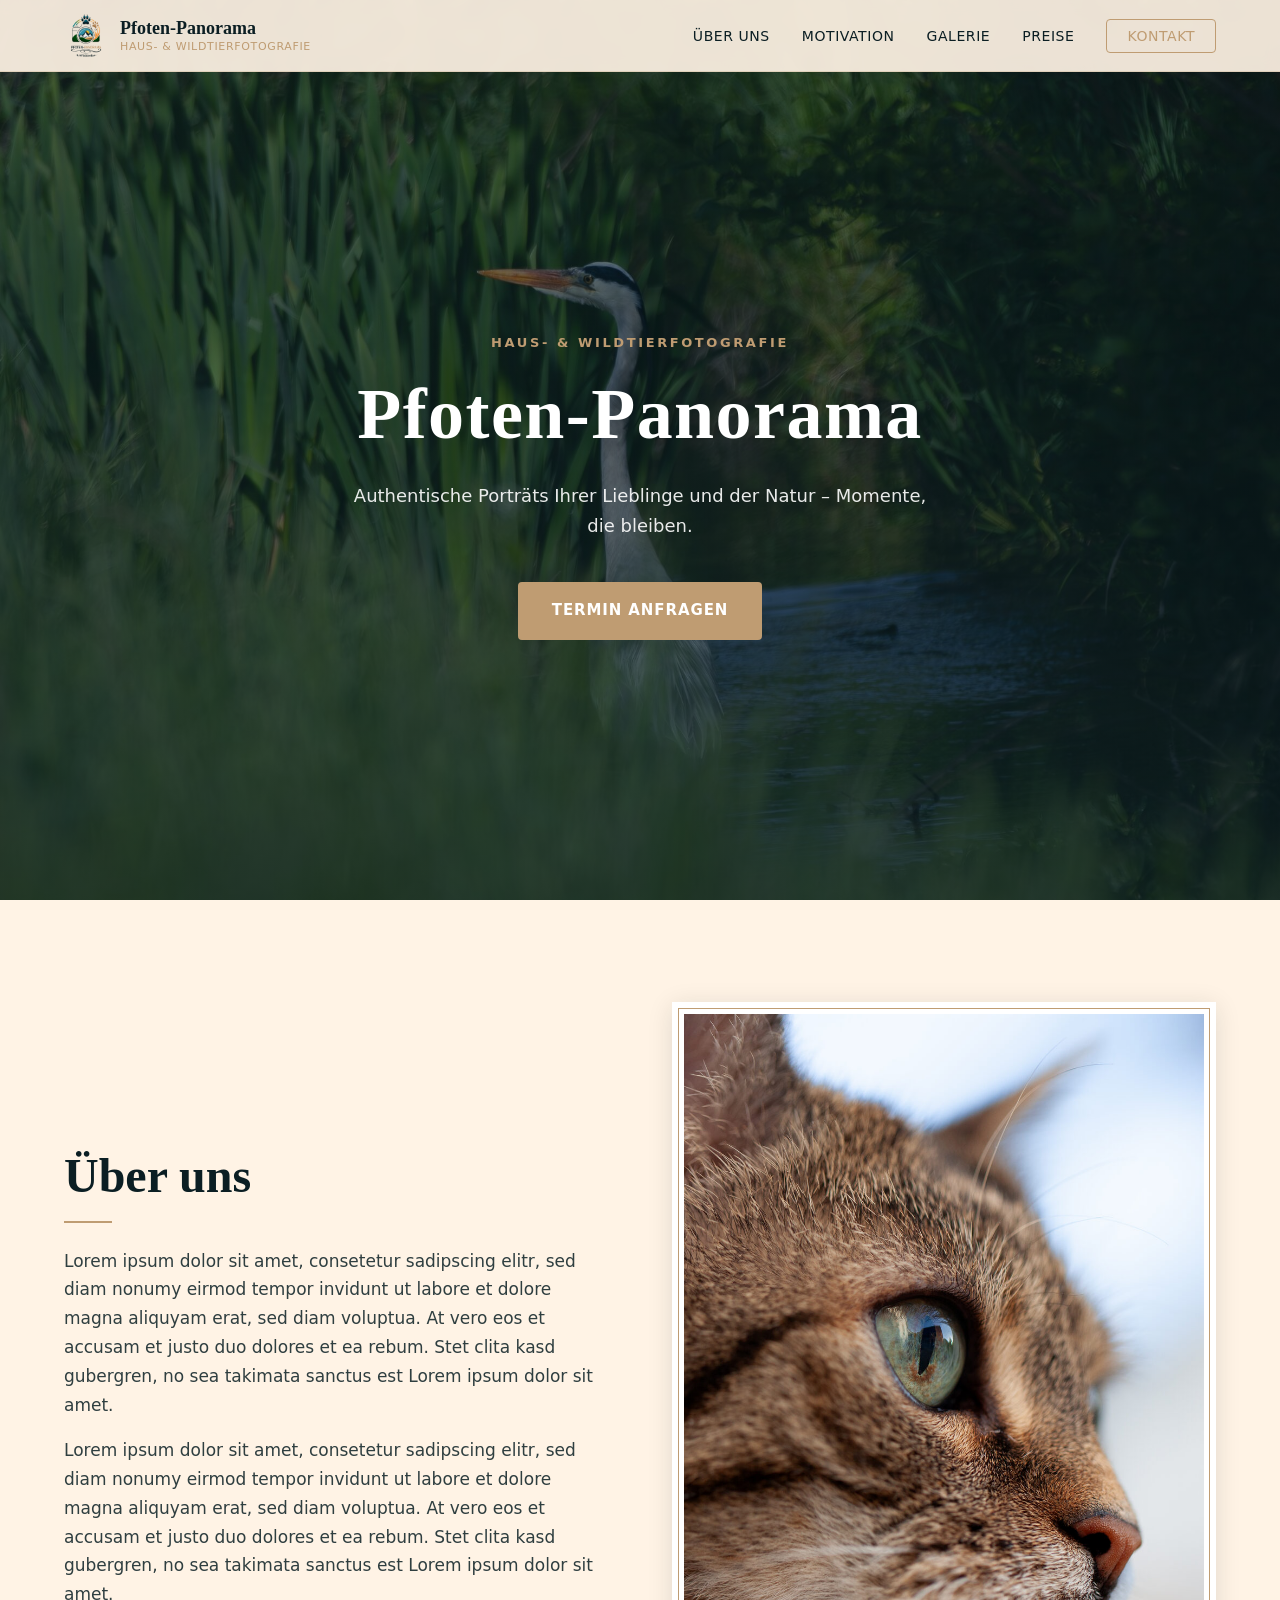
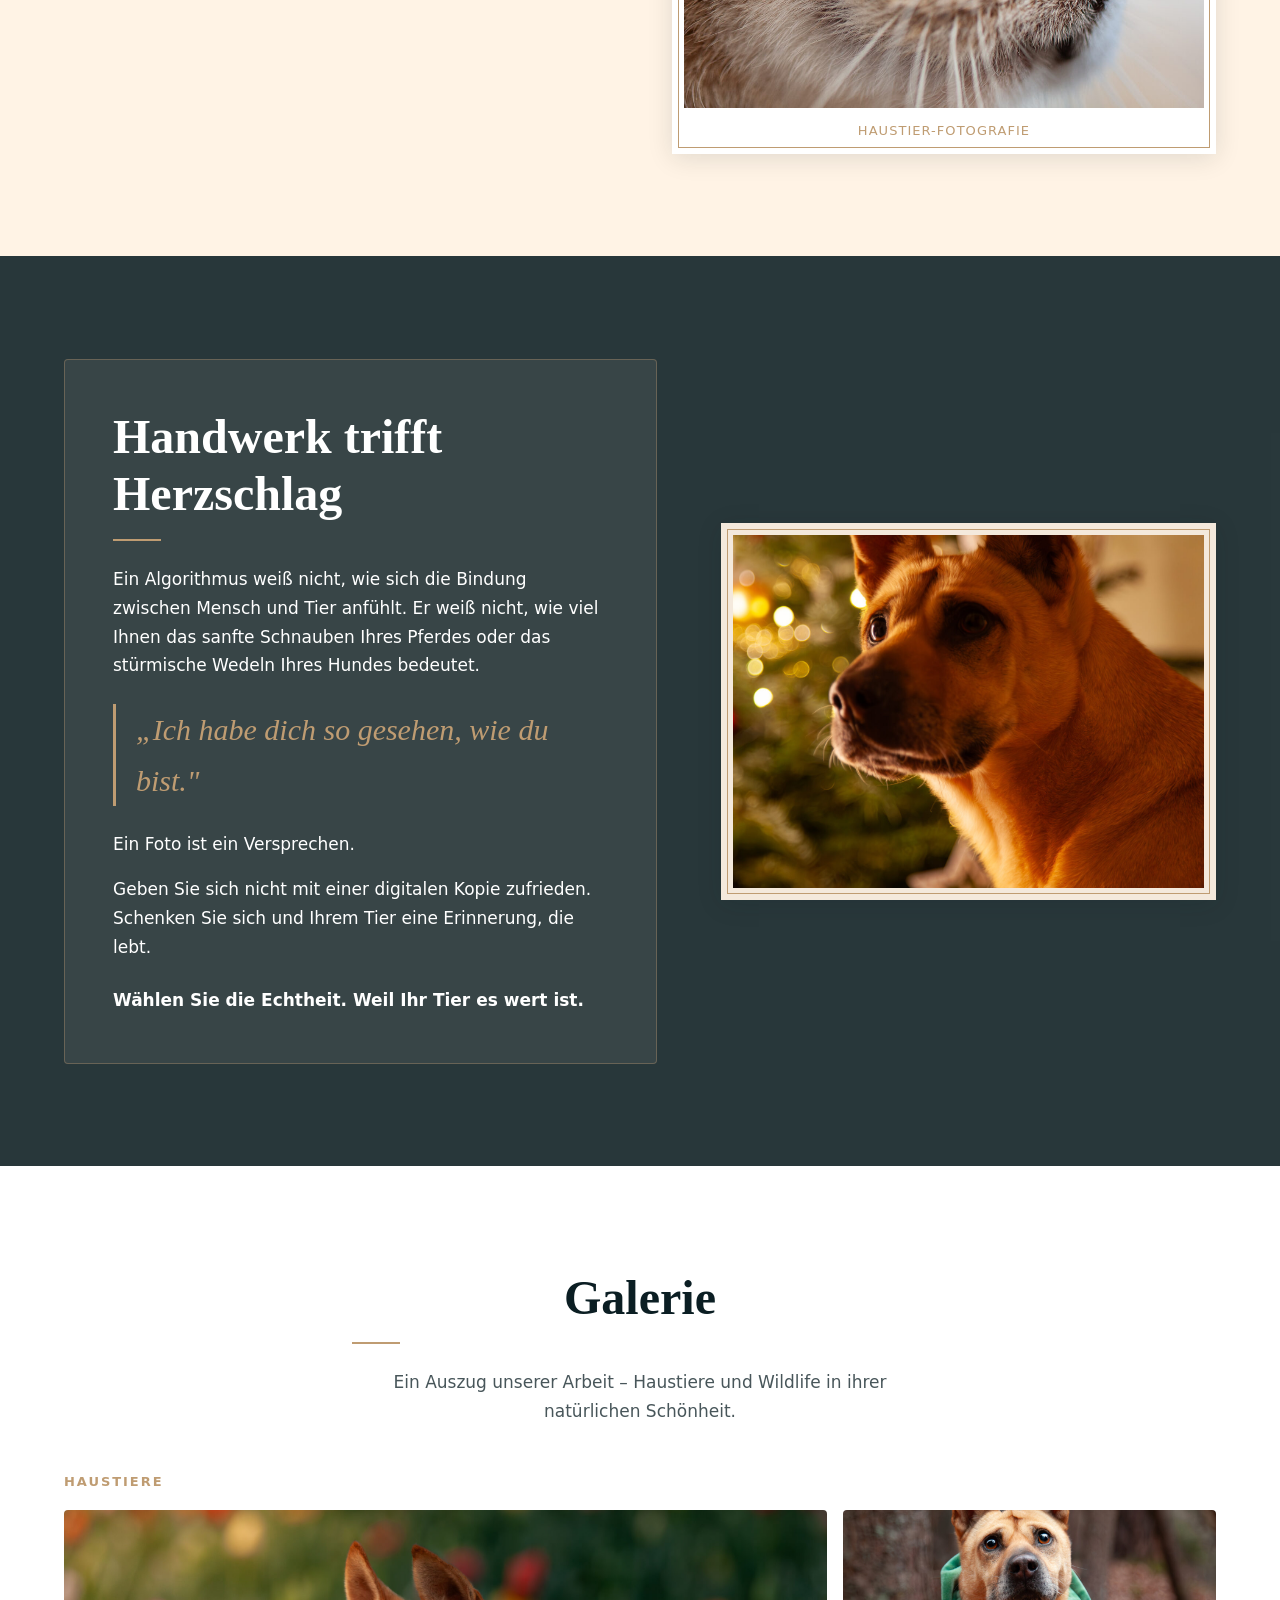
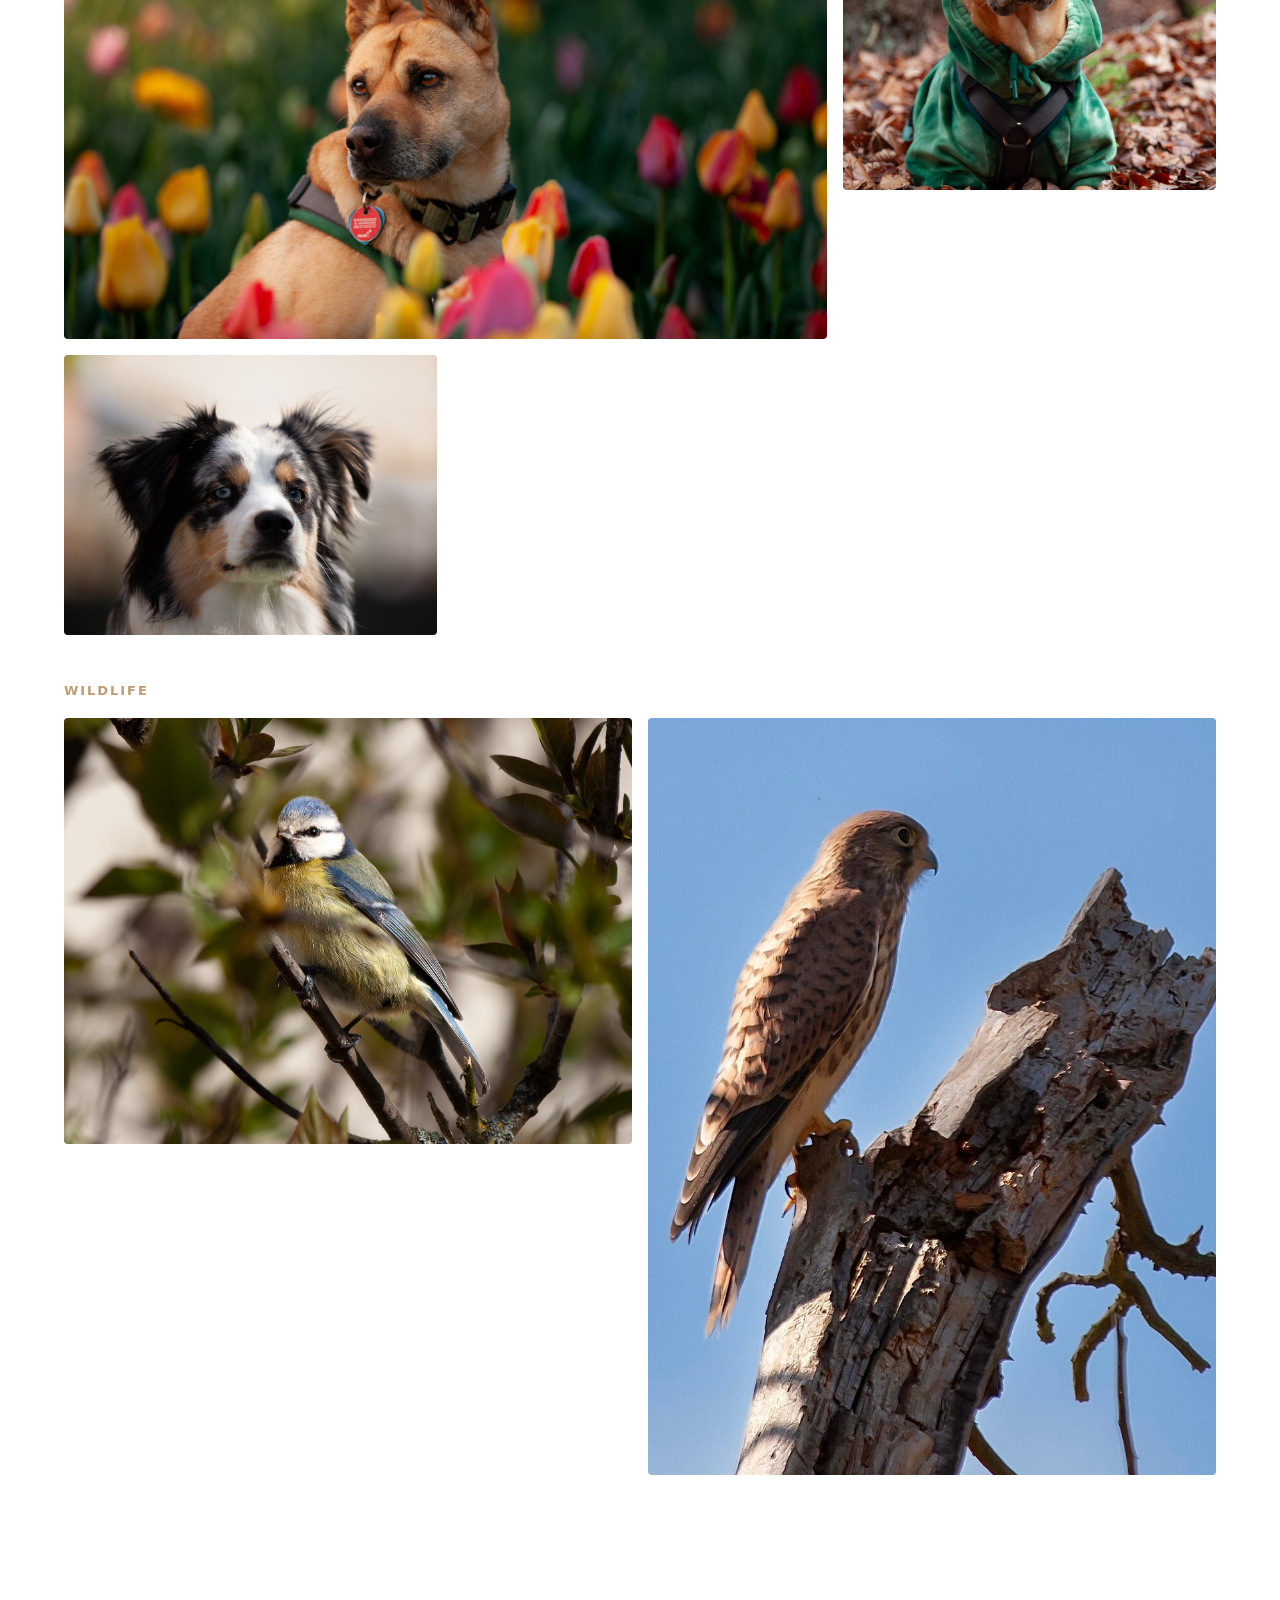
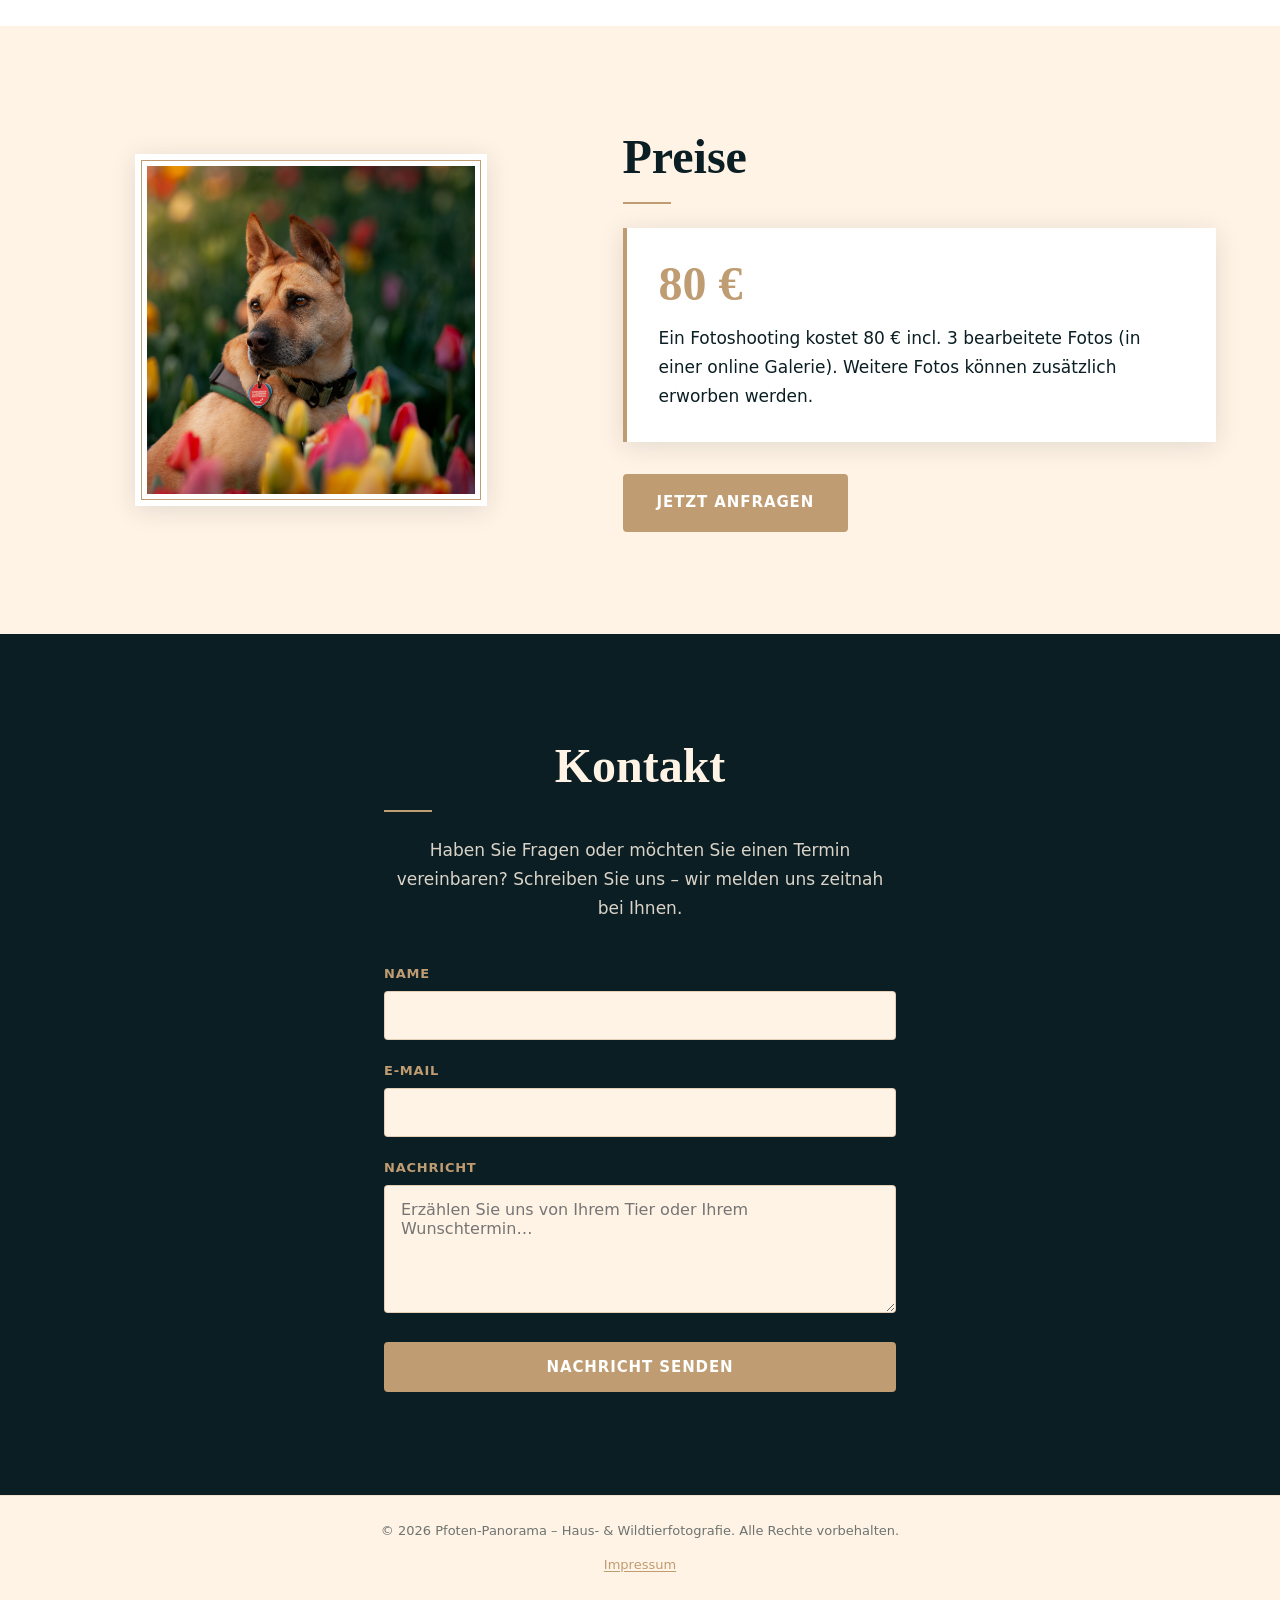
==== commit 4bc1bd7b: "impressum" ====
--- a/index.html
+++ b/index.html
@@ -170,6 +170,9 @@
   <footer class="site-footer">
     <div class="container">
       <p>&copy; <span id="year"></span> Pfoten-Panorama – Haus- &amp; Wildtierfotografie. Alle Rechte vorbehalten.</p>
+      <nav class="site-footer__nav" aria-label="Rechtliches">
+        <a href="impressum.html">Impressum</a>
+      </nav>
     </div>
   </footer>
 
--- a/css/style.css
+++ b/css/style.css
@@ -560,6 +560,73 @@
   font-size: 0.8125rem;
   color: rgba(11, 30, 35, 0.6);
   border-top: 1px solid rgba(191, 156, 114, 0.2);
+}
+
+.site-footer__nav {
+  margin-top: 0.75rem;
+  display: flex;
+  justify-content: center;
+  align-items: center;
+  gap: 0.5rem;
+}
+
+.site-footer__nav a {
+  color: var(--color-accent);
+  text-decoration: underline;
+  text-underline-offset: 0.15em;
+}
+
+.site-footer__nav a:hover {
+  color: var(--color-text);
+}
+
+.site-footer__nav a[aria-current="page"] {
+  color: var(--color-text);
+  text-decoration: none;
+  font-weight: 600;
+}
+
+/* ── Legal pages ─────────────────────────────────────────────── */
+.legal-page {
+  padding-top: calc(var(--header-height) + 3rem);
+  padding-bottom: 4rem;
+  min-height: 60vh;
+}
+
+.legal h1 {
+  font-size: clamp(2rem, 4vw, 2.75rem);
+}
+
+.legal__section {
+  margin-top: 2rem;
+}
+
+.legal__section h2 {
+  font-family: var(--font-body);
+  font-size: 0.875rem;
+  font-weight: 600;
+  letter-spacing: 0.06em;
+  text-transform: uppercase;
+  color: var(--color-accent);
+  margin-bottom: 0.75rem;
+}
+
+.legal__section p {
+  color: rgba(11, 30, 35, 0.85);
+}
+
+.legal__section a {
+  color: var(--color-accent);
+  text-decoration: underline;
+  text-underline-offset: 0.15em;
+}
+
+.legal__section a:hover {
+  color: var(--color-text);
+}
+
+.legal__back {
+  margin-top: 3rem;
 }
 
 /* ── Responsive ──────────────────────────────────────────────── */
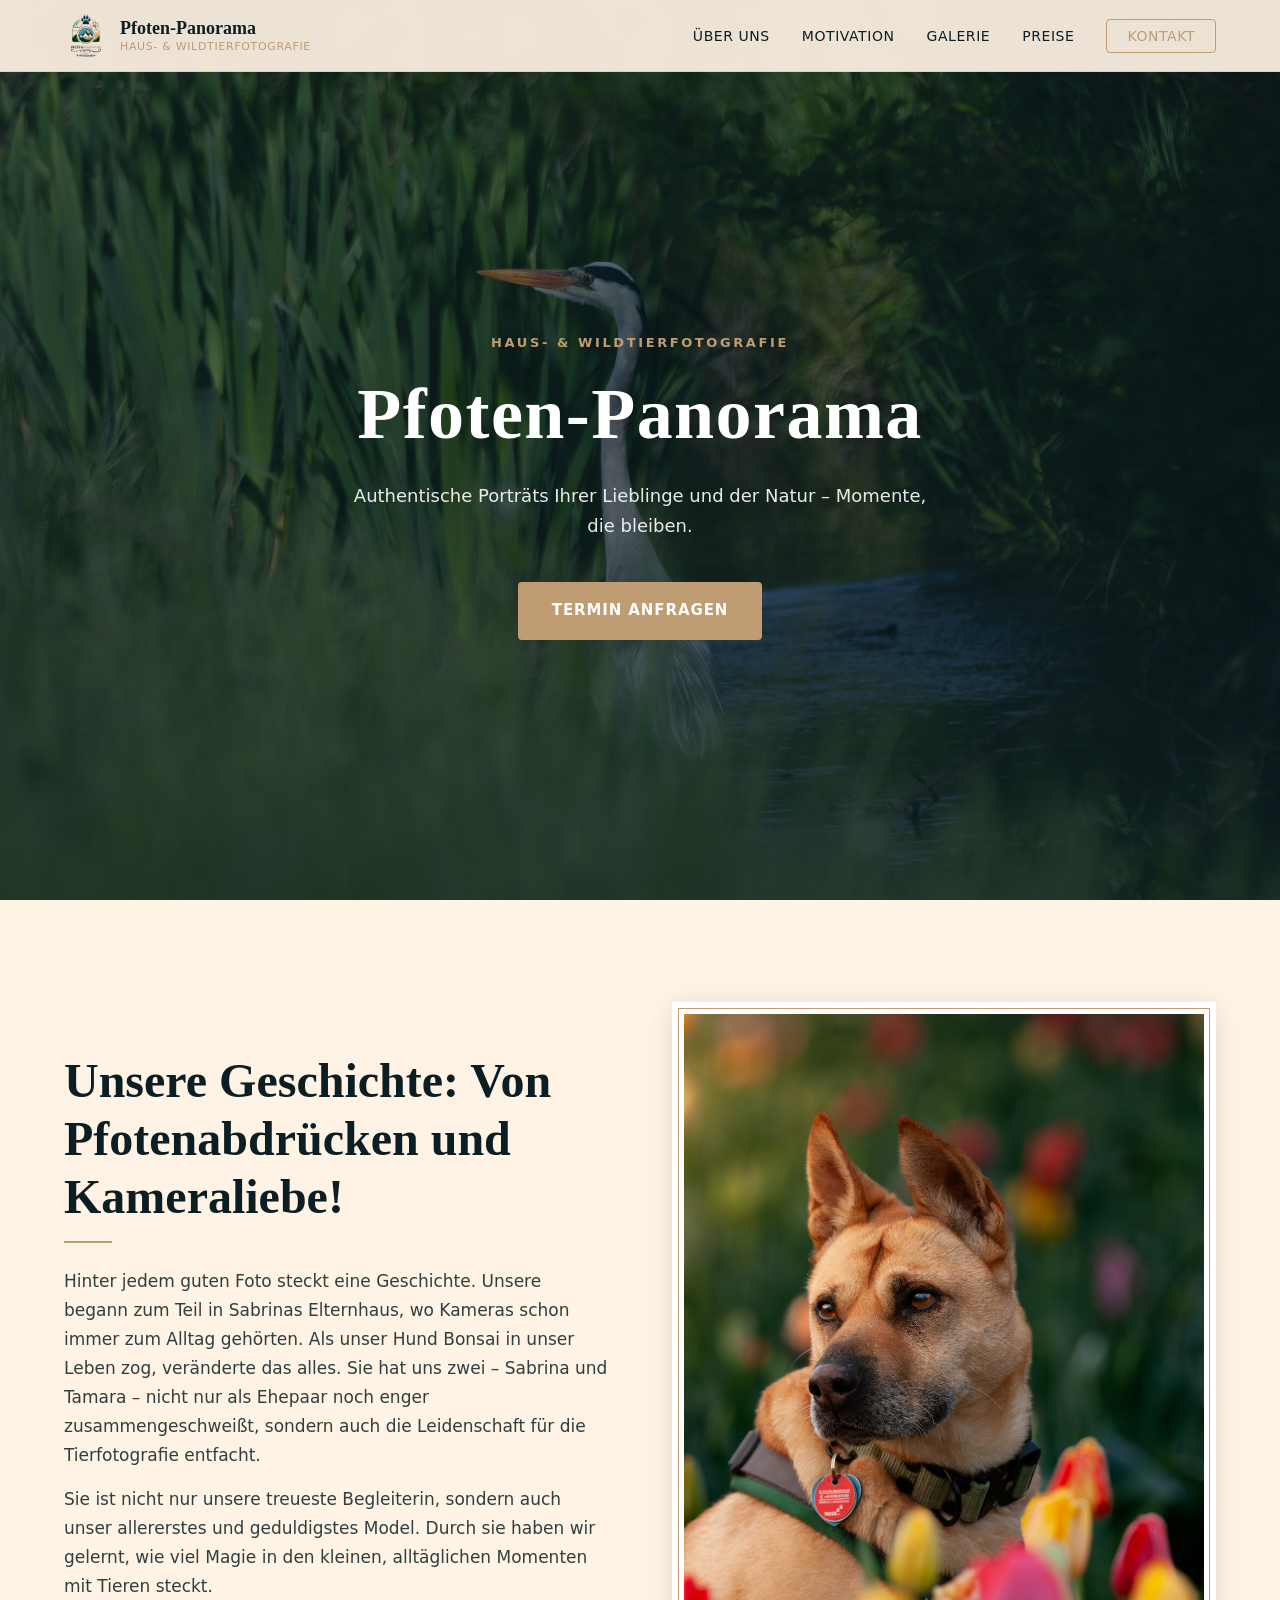
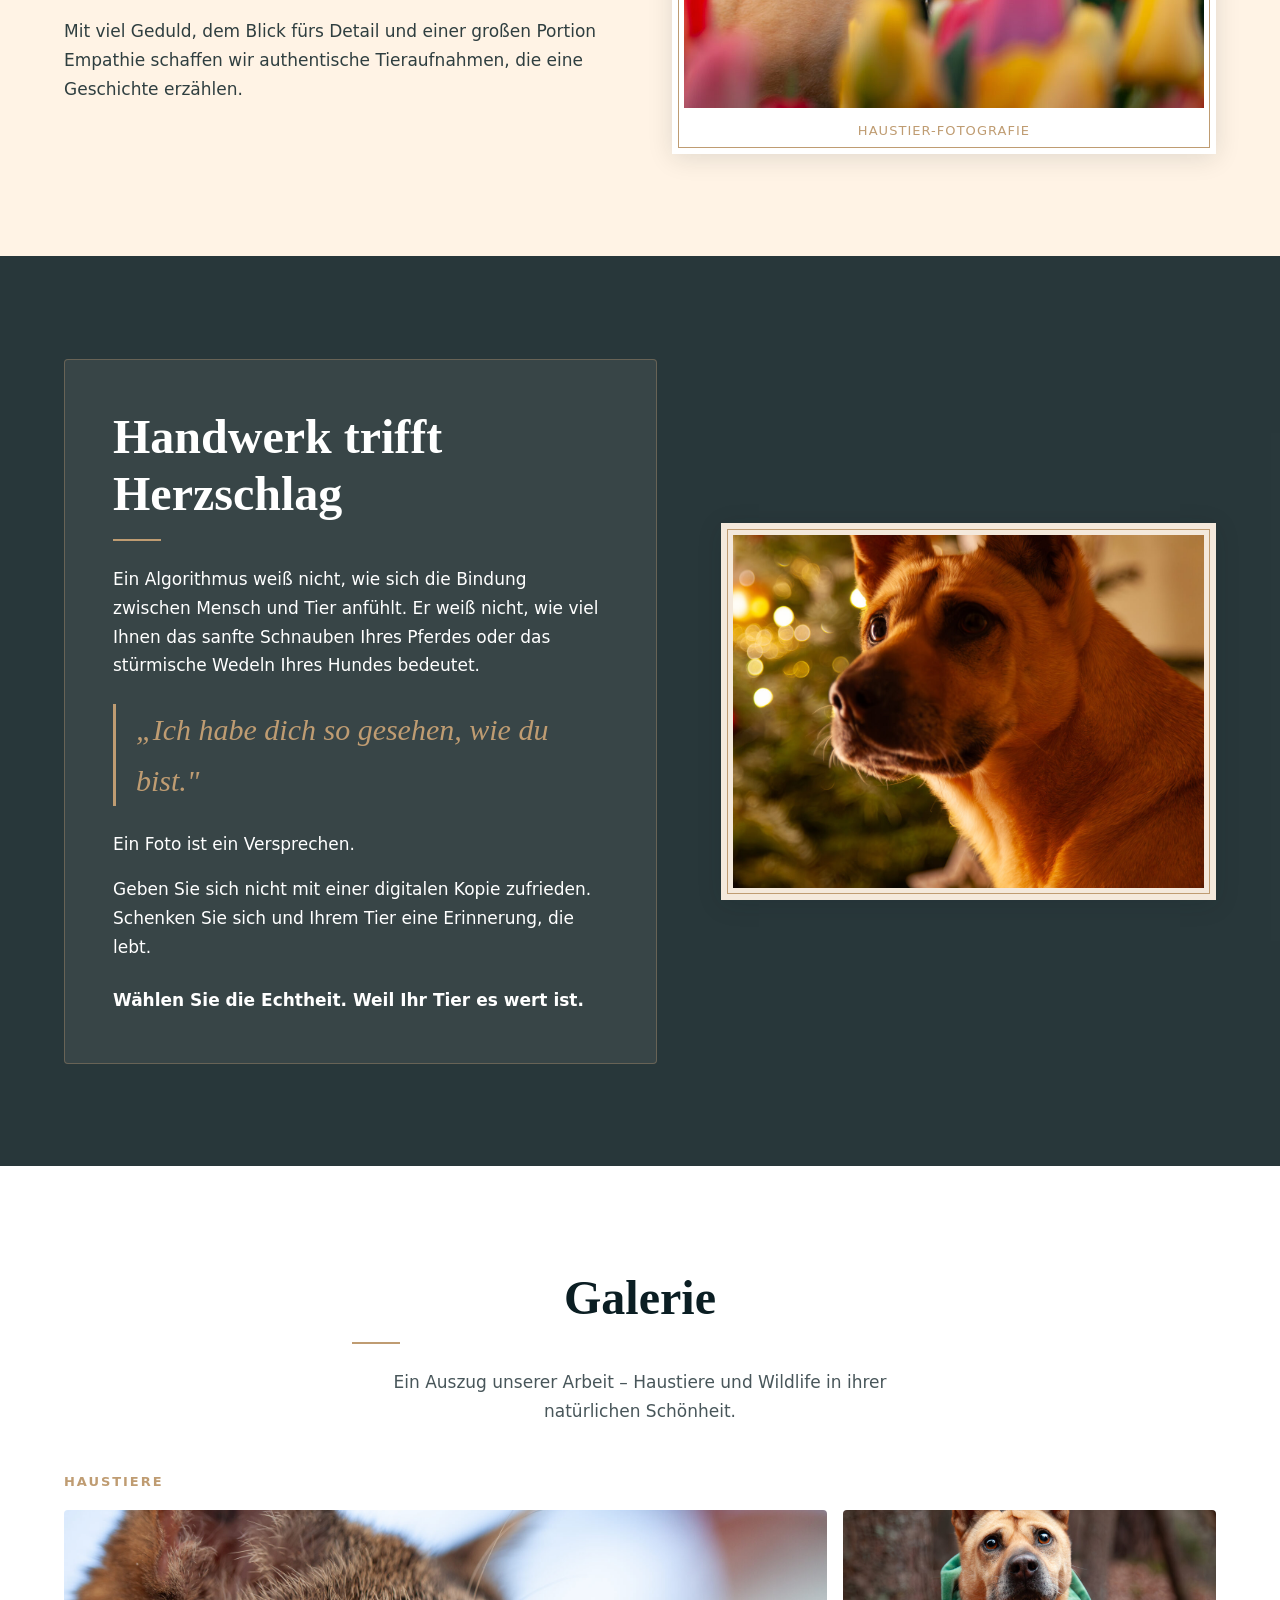
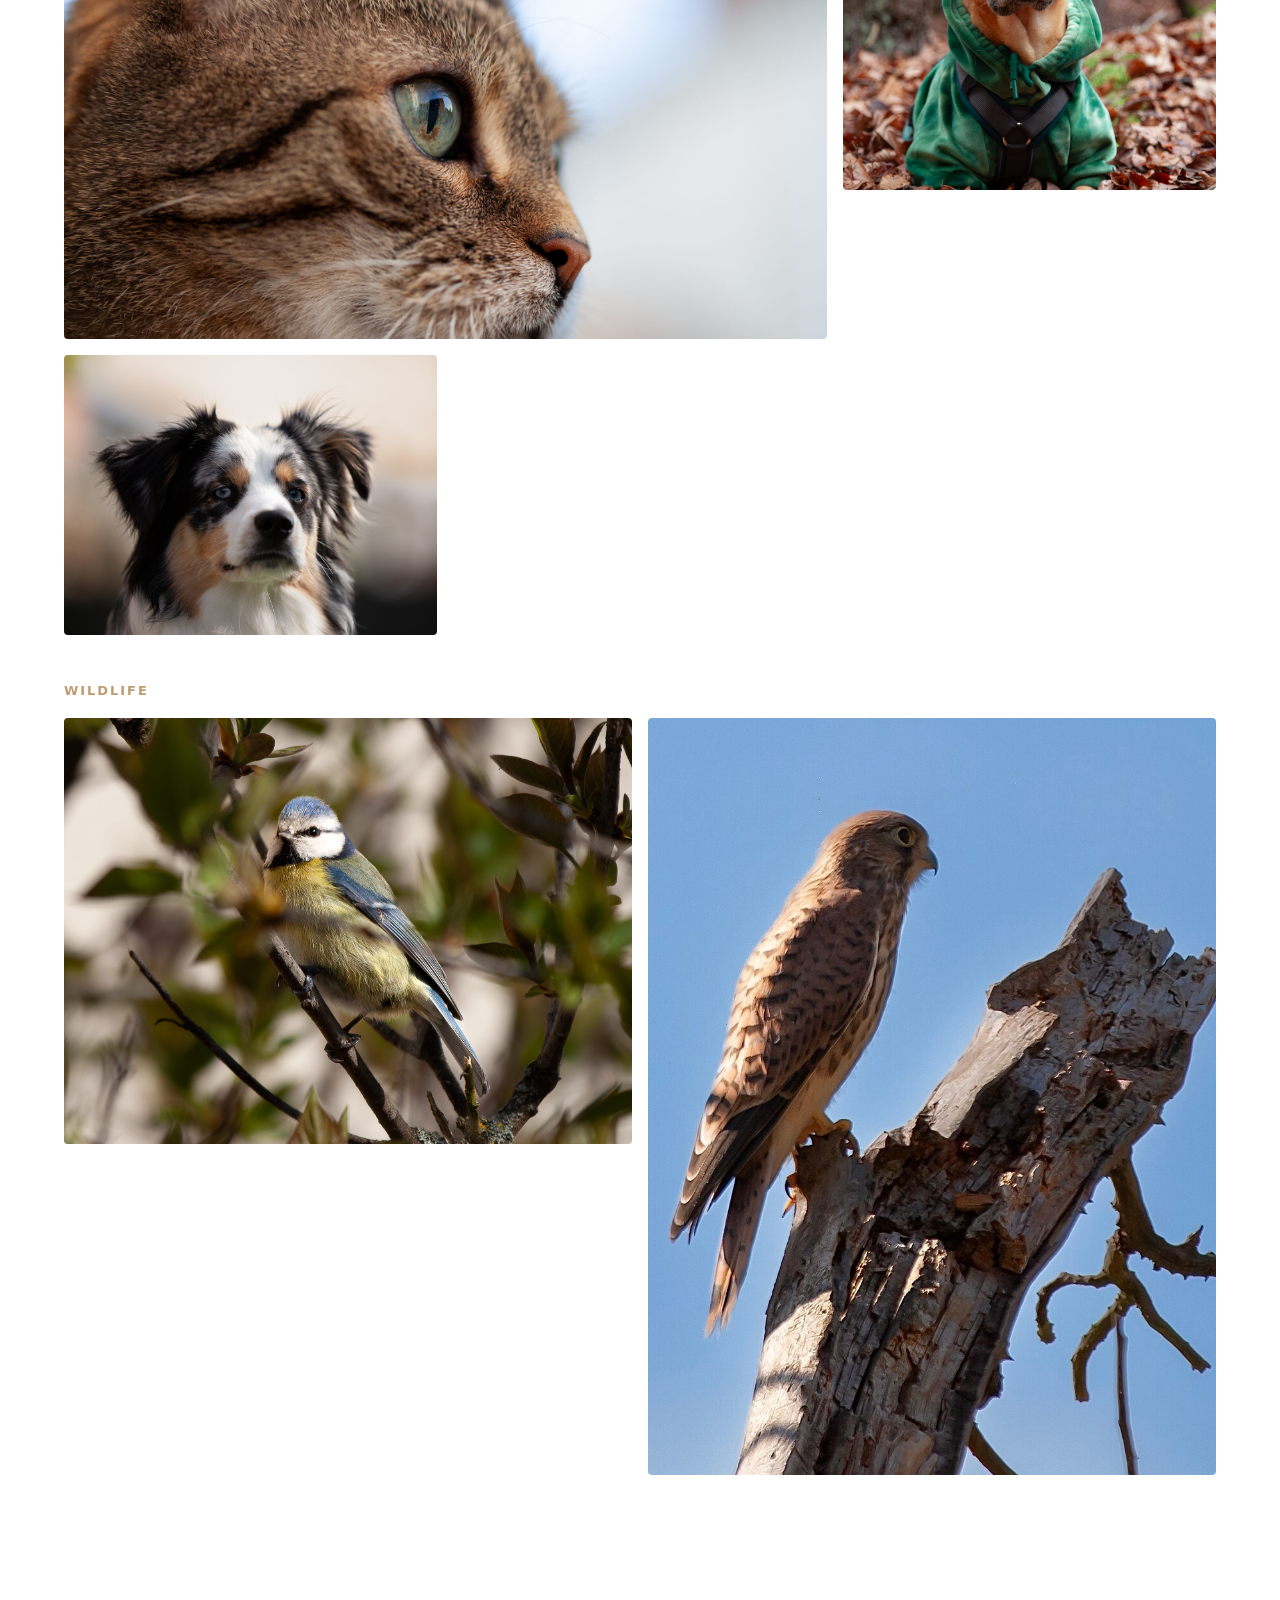
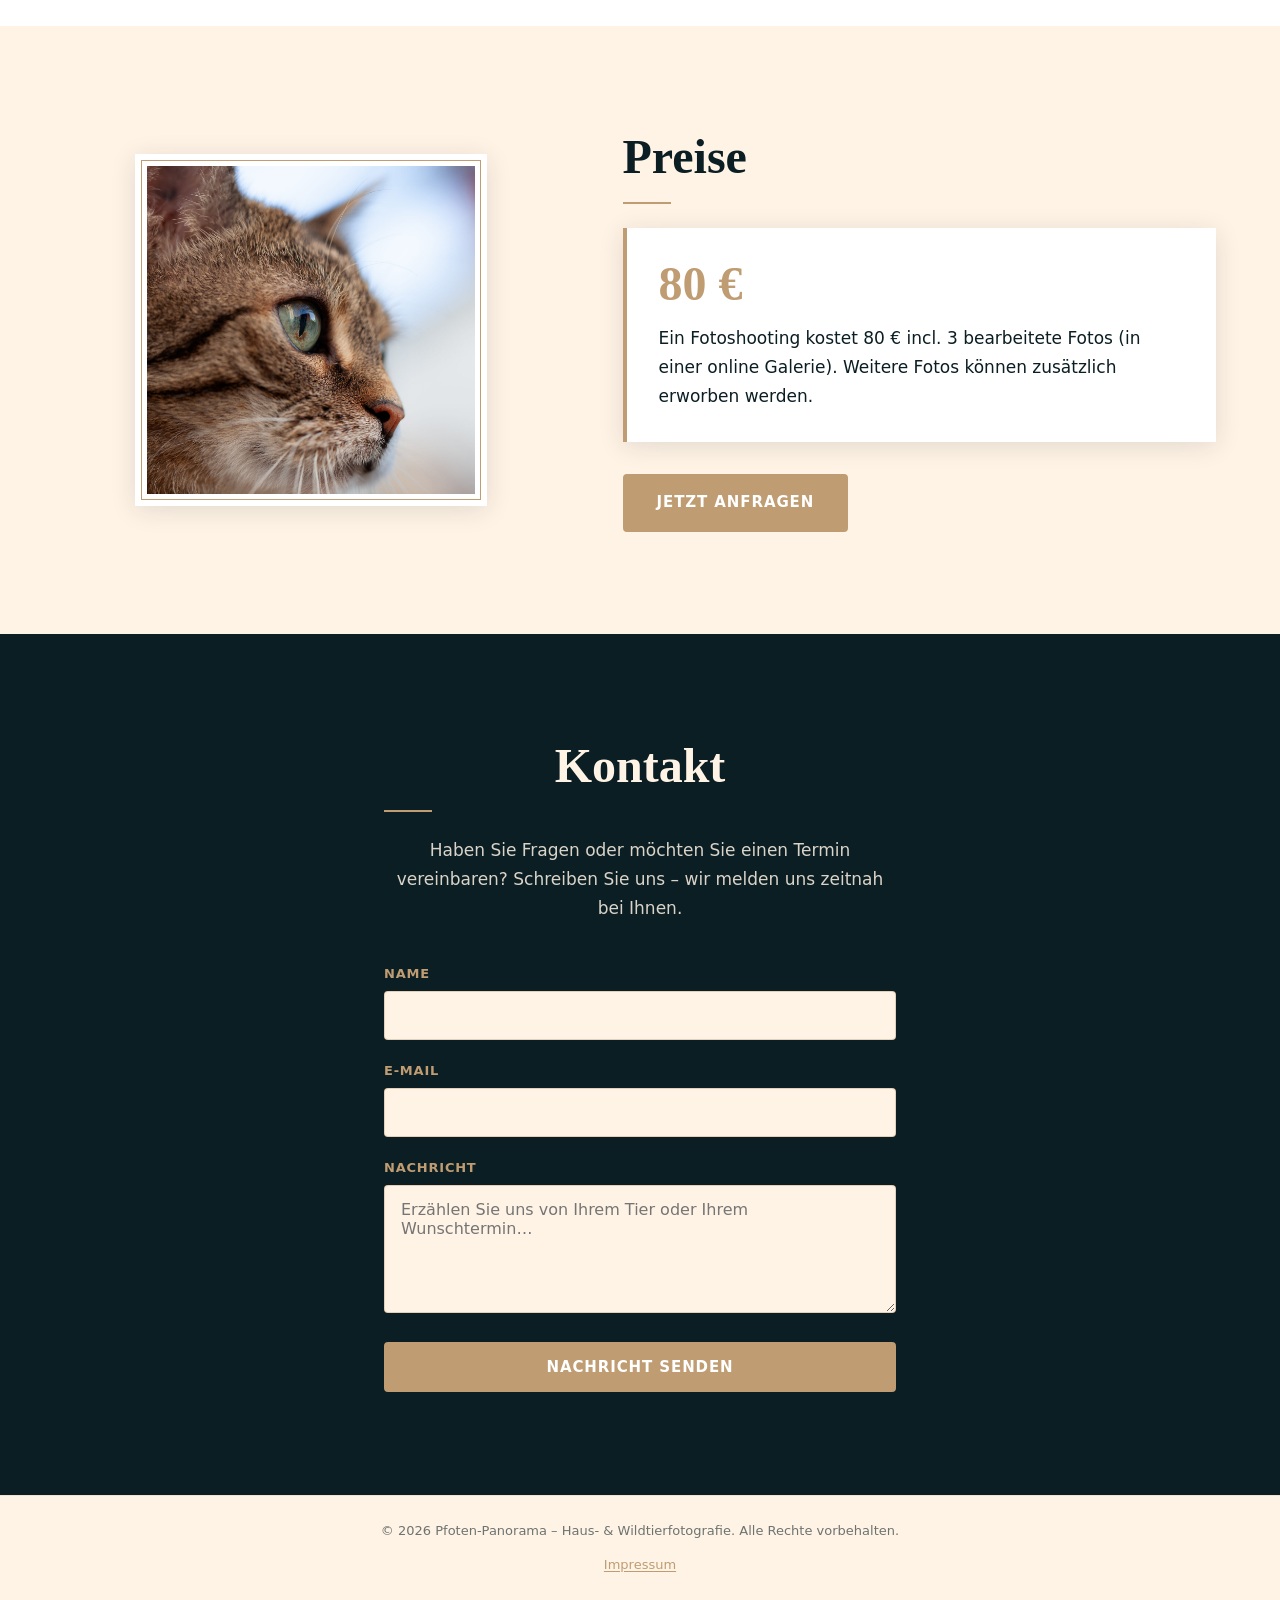
==== commit 15a56d31: "update text" ====
--- a/index.html
+++ b/index.html
@@ -49,13 +49,14 @@
     <section class="section section--about" id="ueber-uns">
       <div class="container about">
         <div class="about__text">
-          <h2>Über uns</h2>
+          <h2>Unsere Geschichte: Von Pfotenabdrücken und Kameraliebe!</h2>
           <div class="divider"></div>
-          <p>Lorem ipsum dolor sit amet, consetetur sadipscing elitr, sed diam nonumy eirmod tempor invidunt ut labore et dolore magna aliquyam erat, sed diam voluptua. At vero eos et accusam et justo duo dolores et ea rebum. Stet clita kasd gubergren, no sea takimata sanctus est Lorem ipsum dolor sit amet.</p>
-          <p>Lorem ipsum dolor sit amet, consetetur sadipscing elitr, sed diam nonumy eirmod tempor invidunt ut labore et dolore magna aliquyam erat, sed diam voluptua. At vero eos et accusam et justo duo dolores et ea rebum. Stet clita kasd gubergren, no sea takimata sanctus est Lorem ipsum dolor sit amet.</p>
+          <p>Hinter jedem guten Foto steckt eine Geschichte. Unsere begann zum Teil in Sabrinas Elternhaus, wo Kameras schon immer zum Alltag gehörten. Als unser Hund Bonsai in unser Leben zog, veränderte das alles. Sie hat uns zwei – Sabrina und Tamara – nicht nur als Ehepaar noch enger zusammengeschweißt, sondern auch die Leidenschaft für die Tierfotografie entfacht.</p>
+          <p>Sie ist nicht nur unsere treueste Begleiterin, sondern auch unser allererstes und geduldigstes Model. Durch sie haben wir gelernt, wie viel Magie in den kleinen, alltäglichen Momenten mit Tieren steckt.</p>
+          <p>Mit viel Geduld, dem Blick fürs Detail und einer großen Portion Empathie schaffen wir authentische Tieraufnahmen, die eine Geschichte erzählen.</p>
         </div>
         <figure class="frame frame--portrait">
-          <img src="images/pet-1.JPG" alt="Tierporträt – Beispielfoto" loading="lazy">
+          <img src="images/pet-0.JPG" alt="Tierporträt – Beispielfoto" loading="lazy">
           <figcaption>Haustier-Fotografie</figcaption>
         </figure>
       </div>
@@ -92,7 +93,7 @@
           <h3 class="gallery__category">Haustiere</h3>
           <div class="gallery__grid">
             <figure class="gallery__item gallery__item--wide">
-              <img src="images/pet-0.JPG" alt="Haustier-Foto 1" loading="lazy">
+              <img src="images/pet-1.JPG" alt="Haustier-Foto 1" loading="lazy">
             </figure>
             <figure class="gallery__item">
               <img src="images/pet-3.JPG" alt="Haustier-Foto 2" loading="lazy">
@@ -118,7 +119,7 @@
     <section class="section section--pricing" id="preise">
       <div class="container pricing">
         <figure class="frame frame--square pricing__photo">
-          <img src="images/pet-0.JPG" alt="Tierporträt – Beispielfoto" loading="lazy">
+          <img src="images/pet-1.JPG" alt="Tierporträt – Beispielfoto" loading="lazy">
         </figure>
         <div class="pricing__content">
           <h2>Preise</h2>
